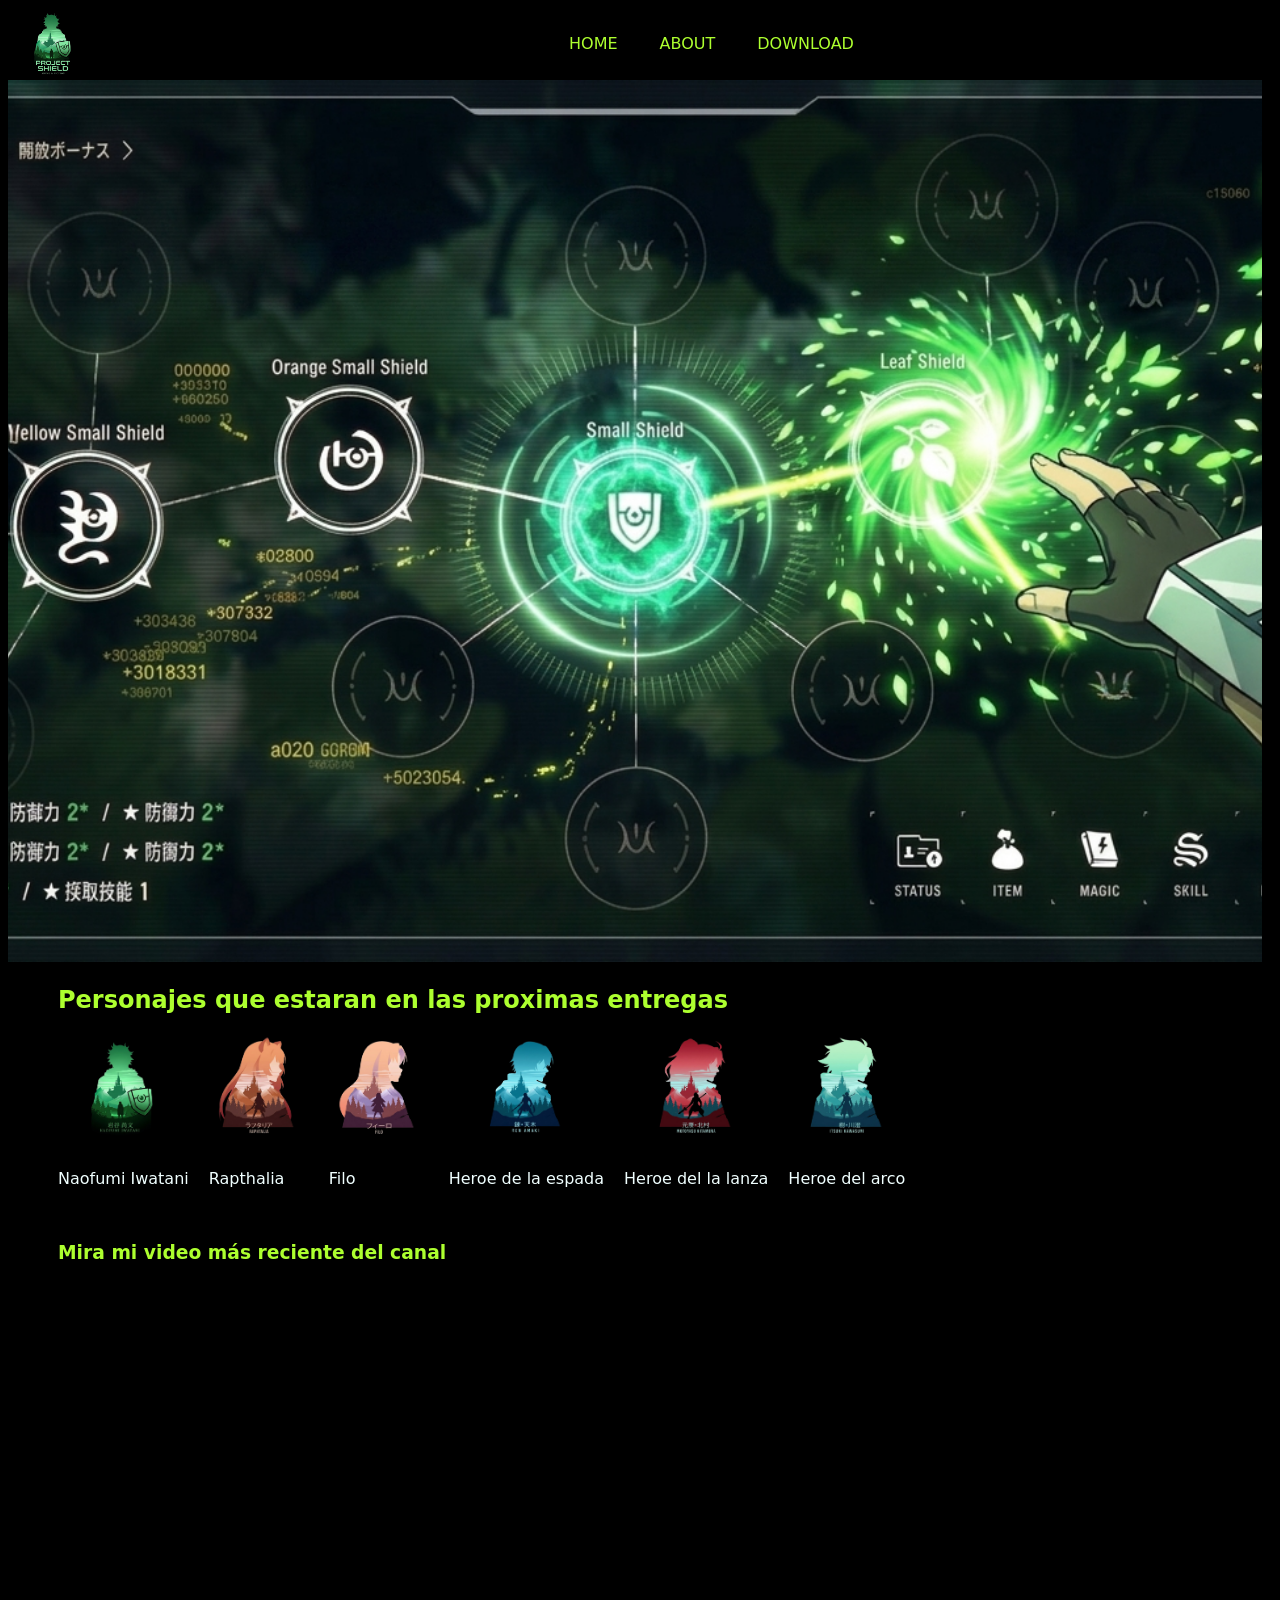
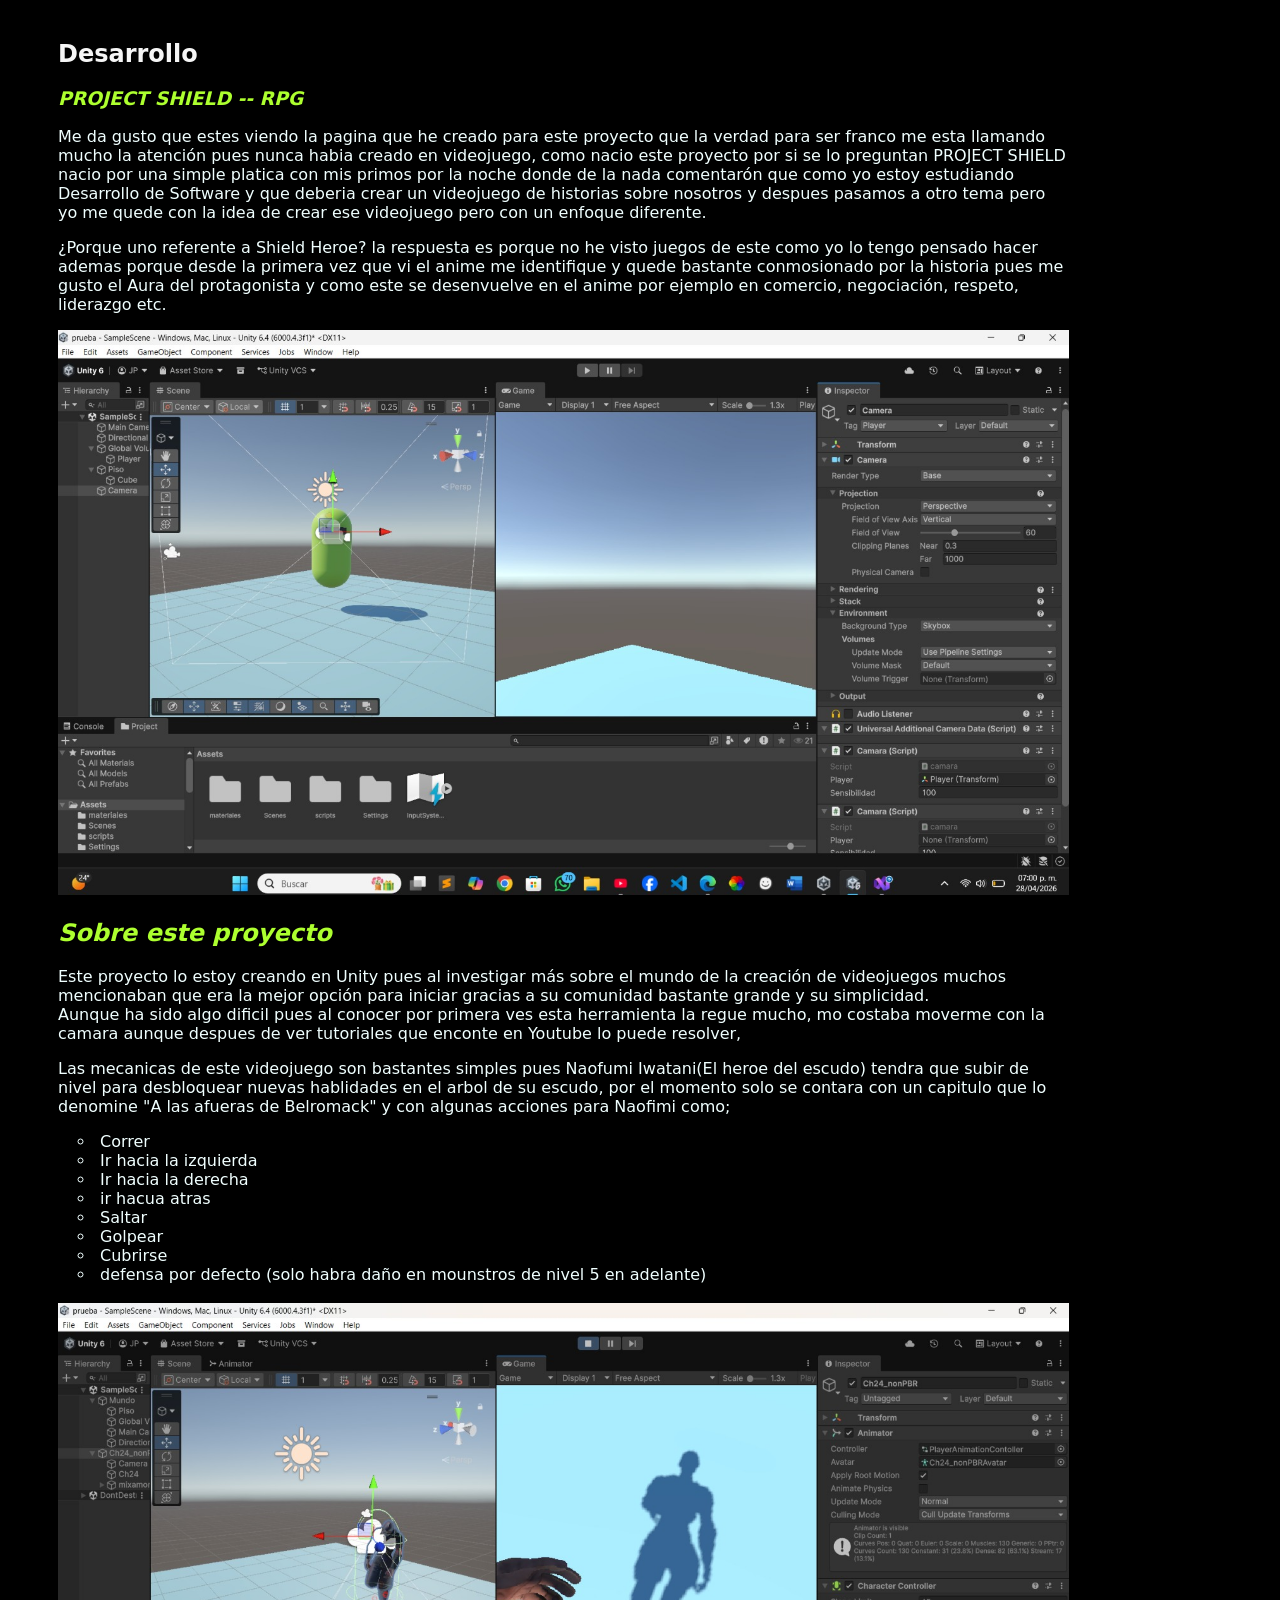
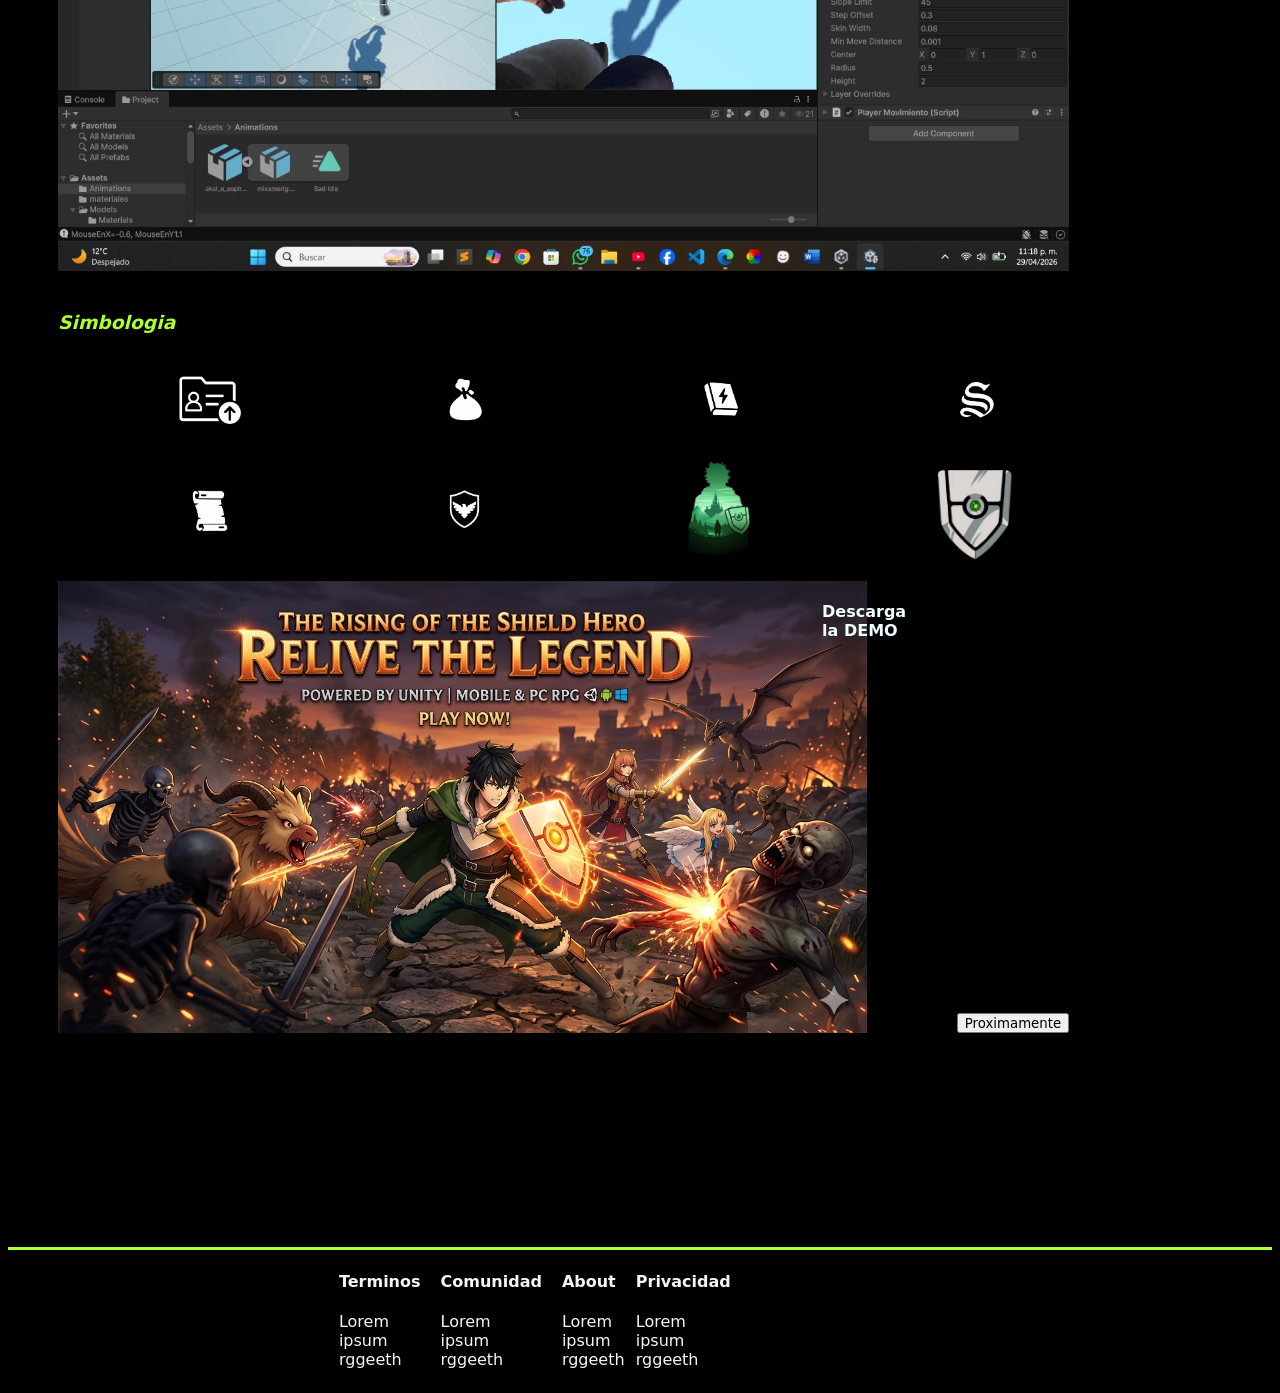
==== index.html @ 27c6c7bc "prueba de reparación" ====
<!DOCTYPE html>
<html lang="en">

<head>
    <meta charset="UTF-8">
     <link rel="icon" type="image/svg+xml" href="./img/akakka.png" />
    <meta name="viewport" content="width=device-width, initial-scale=1.0">
    <link rel="stylesheet" href="style.css">
    <title>SHIELD PROJECT</title>
</head>

<body>
    <header>
        <div class="logo">
            <img src="./img/akakka.png" alt="">
            <!--<h2 style="color: greenyellow">PROJECT SHIELD</h2>-->
        </div>
        <nav>
            <a class="a" href="#">HOME</a>
            <a class="a" href="#">ABOUT</a>
            <a class="a" href="#">DOWNLOAD</a>
        </nav>

    </header>
    <div class="promos">
        <img src="./img/gsgs.png" alt="arbol">

    </div>

    <section>
        <h2 style="color: greenyellow">Personajes que estaran en las proximas entregas</h2>
        <div class="lista">
            <ul>
                <li>
                    <div class="card">
                        <img onclick="alert('Estas es una perra Itzel vete a la verga')" src="./img/naof.png" alt="lo">
                        <p>Naofumi Iwatani</p>
                    </div>
                </li>
                <li>
                    <div class="card">
                        <img src="./img/rap.png" alt="la" width="30px">
                        <p>Rapthalia</p>
                    </div>
                </li>
                <li>
                    <div class="card">
                        <img src="./img/filo.png" alt="la ">
                        <p>Filo</p>
                    </div>
                </li>

                <li>
                    <div class="card">
                        <img src="./img/Rein.png" alt="la ">
                        <p>Heroe de la espada</p>
                    </div>
                </li>
                <li>
                    <div class="card">
                        <img src="./img/moto.png" alt="la ">
                        <p>Heroe del la lanza</p>
                    </div>
                </li>
                <li>
                    <div class="card">
                        <img src="./img/arco.png" alt="la ">
                        <p>Heroe del arco</p>
                    </div>
                </li>
            </ul>
        </div>
    </section>
    <br>
        <section>
        <h3 style="color: greenyellow; ">Mira mi video más reciente del canal</h3>
        <iframe width="560" 
        height="315" src="https://www.youtube.com/embed/kg8z0_GQ6kk?si=tLn8MPQ6trOi341L"
         title="YouTube video player" frameborder="0" allow="accelerometer; autoplay; 
         clipboard-write; encrypted-media; gyroscope; picture-in-picture; web-share" 
         referrerpolicy="strict-origin-when-cross-origin" allowfullscreen></iframe>
    </section>
<br>
    <section class="Desarrollo">
        <title>Desarrollo de PROJECT SHIELD</title>
        <div class="titulo-dev">
   <h1>Desarrollo </h1>
            <h3 style="color: greenyellow; font-style:oblique;"> PROJECT SHIELD -- RPG</h3>

            <p>Me da gusto que estes viendo la pagina que he creado para este proyecto que la verdad para ser franco me esta llamando 
                mucho la atención pues nunca habia creado en videojuego, como nacio este proyecto por si se lo preguntan PROJECT SHIELD
                nacio por una simple platica con mis primos por la noche donde de la nada comentarón que como yo estoy estudiando  Desarrollo de Software
                y que deberia crear un videojuego de historias sobre nosotros y despues pasamos a otro tema pero yo me quede con la idea de crear ese videojuego
                pero con un enfoque diferente.
            </p>
            <p>¿Porque uno referente a Shield Heroe? la respuesta es porque no he visto juegos de este como yo lo tengo pensado hacer
                ademas porque desde la primera vez que vi el anime me identifique y quede bastante conmosionado por la historia pues me gusto el Aura del protagonista
                y como este se desenvuelve en el anime por ejemplo en comercio, negociación, respeto, liderazgo etc.
            </p>
                 <img src="./img/dev.jpg" alt="desarollo fase 1" style="width: 100%;">
            <h2 style="color: greenyellow; font-style:oblique;"> Sobre este proyecto</h2>
            <p>
                Este proyecto lo estoy creando en Unity pues al investigar más sobre el mundo de la creación de videojuegos muchos mencionaban que
                era la mejor opción para iniciar gracias a su comunidad bastante grande y su simplicidad.
                <br>
                Aunque ha sido algo dificil pues al conocer por primera ves esta herramienta la regue mucho, mo costaba moverme con la camara
                aunque despues de ver tutoriales que enconte en Youtube lo puede resolver,
            </p>
            <p>Las mecanicas de este videojuego son bastantes simples pues Naofumi Iwatani(El heroe del escudo) tendra que subir de nivel
                para desbloquear nuevas hablidades en el arbol de su escudo, por el momento solo se contara con un capitulo 
                que lo denomine "A las afueras de Belromack" y con algunas acciones para Naofimi como;

            </p>
            <div class="listaa" style="list-style: circle; translate: 20px;">
                    <li>Correr</li>
                    <li>Ir hacia la izquierda</li>
                    <li>Ir hacia la derecha</li>
                    <li>ir hacua atras</li>
                    <li>Saltar</li>
                    <li>Golpear</li>
                    <li>Cubrirse</li>
                    <li>defensa por defecto (solo habra daño en mounstros de nivel 5 en adelante)</li>
            </div>
            <br>
     <img src="./img/dev1.jpg" alt="desarollo fase 1" style="width: 100%;">
        </div>

   
     

    </section>



    <br>
    <section>
    <h3 style="color: greenyellow; font-style:oblique;">Simbologia</h3>
    <div class="grid">
        <img src="./img/status.png">
    <img src="./img/items.png" alt="">
        <img src="./img/Magic.png" alt="">
        <img src="./img/skills.png" alt="">
        <img src="./img/recipe.png" alt="">
        <img src="./img/party.png">
    <img src="./img/logoo.png" alt="">
        <img src="./img/download-removebg-preview.png" alt="">
    </div>
    </section>
<br>


    <section id="Descarga  class="descargar2 style="display: flex;"> 
        <img src="/img/game.png" alt="game" width="80%">
        <h4 style="translate: -50%;">Descarga la DEMO</h4>
        <button style="height: 20px; margin-top: auto;">Proximamente</button>
    </section>

    <footer style="display: flex; gap: 15px; align-items: center;">
        <div class="logo">
          <img src="./akakka.png" alt="">
           
        </div>
        <div style="display: flex;  translate: 50%;">
            <ul style="gap: 20px;">
                <li>
                    <h4>Terminos</h4>
                    <p style="width: 20px;">Lorem ipsum rggeeth</p>
                </li>
                <li>
                    <h4>Comunidad</h4>
                    <p style="width: 20px;">Lorem ipsum rggeeth</p>
                </li>
                <li>
                    <h4>About</h4>
                    <p style="width: 20px;">Lorem ipsum rggeeth</p>
                </li>
                <li>
                    <h4>Privacidad</h4>
                    <p style="width: 20px;">Lorem ipsum rggeeth</p>
                </li>
            </ul>

        </div>
    </footer>



</body>
<script src="/codigo.js">

</script>

</html>
---- style.css ----
* { font-family:system-ui, -apple-system, BlinkMacSystemFont, 'Segoe UI', Roboto, Oxygen, Ubuntu, Cantarell, 'Open Sans', 'Helvetica Neue', sans-serif
        }

        header {
            background-color: black;
            color: greenyellow;
            display: flex;
            flex: 1;
        }
span{
    margin-top:2%;
    translate: 100%;
}
        nav {
            text-decoration: none;
            display: flex;
            background-color: black;
            gap: 40px;

        }

        nav .a {
            justify-content: center;
            padding: auto;
            text-decoration: none;
            color: greenyellow;
            translate: 500px;
            padding: 1px;
            margin: auto;
        }

        .logo {
            display: flex;
            color: yellow;
            translate: 15px;
        }
        .logo img{
            width: 60px;
            height: auto;
        }
        ul{
            display: flex;
            margin: auto;
            list-style: none;
            text-align: left;
}
        
.card img {
    width: 100px; /* O el tamaño que prefieras */
    height: auto;
    border-radius: 8px;
    display: block;
    margin: 0 auto;
}

.lista ul {
    list-style: none;
    display: flex;
    flex-wrap: wrap;
    gap: 20px;
    padding: 0;
}
        section{ 
            color: azure;
            background-color: black;
            width: 80%;
            height: 100%;
            translate: 50px;
        }
        h1{
            color: whitesmoke;
        }
        body{
            background-color: black;
        }
.promos img{
    width: 98vw;
    height: 98vh;
    object-fit: cover;
}
.grid{
    display: grid;
    grid-template-columns: repeat(4, 1fr);
    gap: 10px;
    translate: 10%;
}
.grid img{
    width: 100px;
    height: 100px;
    object-fit: cover;
}
.promos h1{
    position: absolute;
    top: 50%;
    left: 10px;
    color: white;
    translate: 50%;
    size: 30px;
}
footer {
    /* Mantenemos tus estilos de posición y color */
    flex: 1;
    margin-top: 17%;
    background-color: black;
    color: whitesmoke;
    
    /* Cambiamos border por border-top */
    border-top: 3px solid greenyellow; 
}
.Desarrollo{
    display: flex;
    justify-content: center;
}
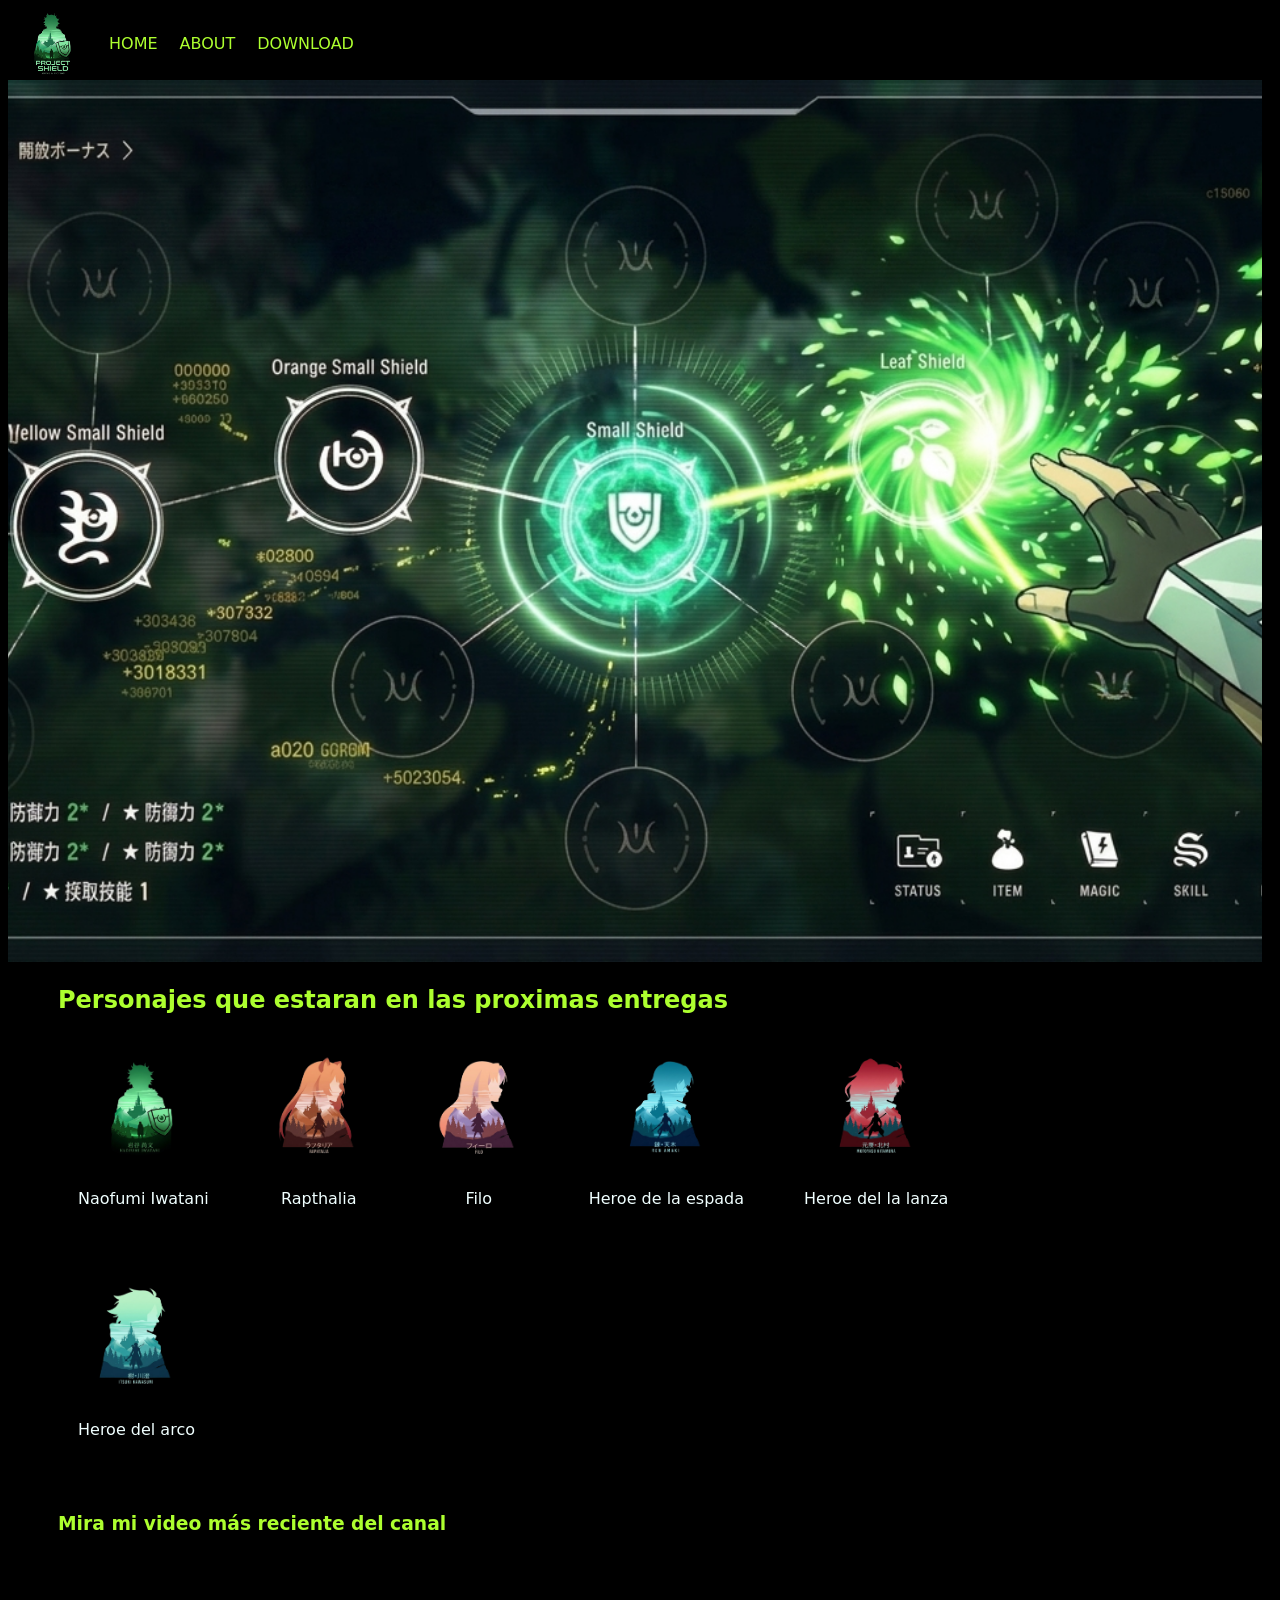
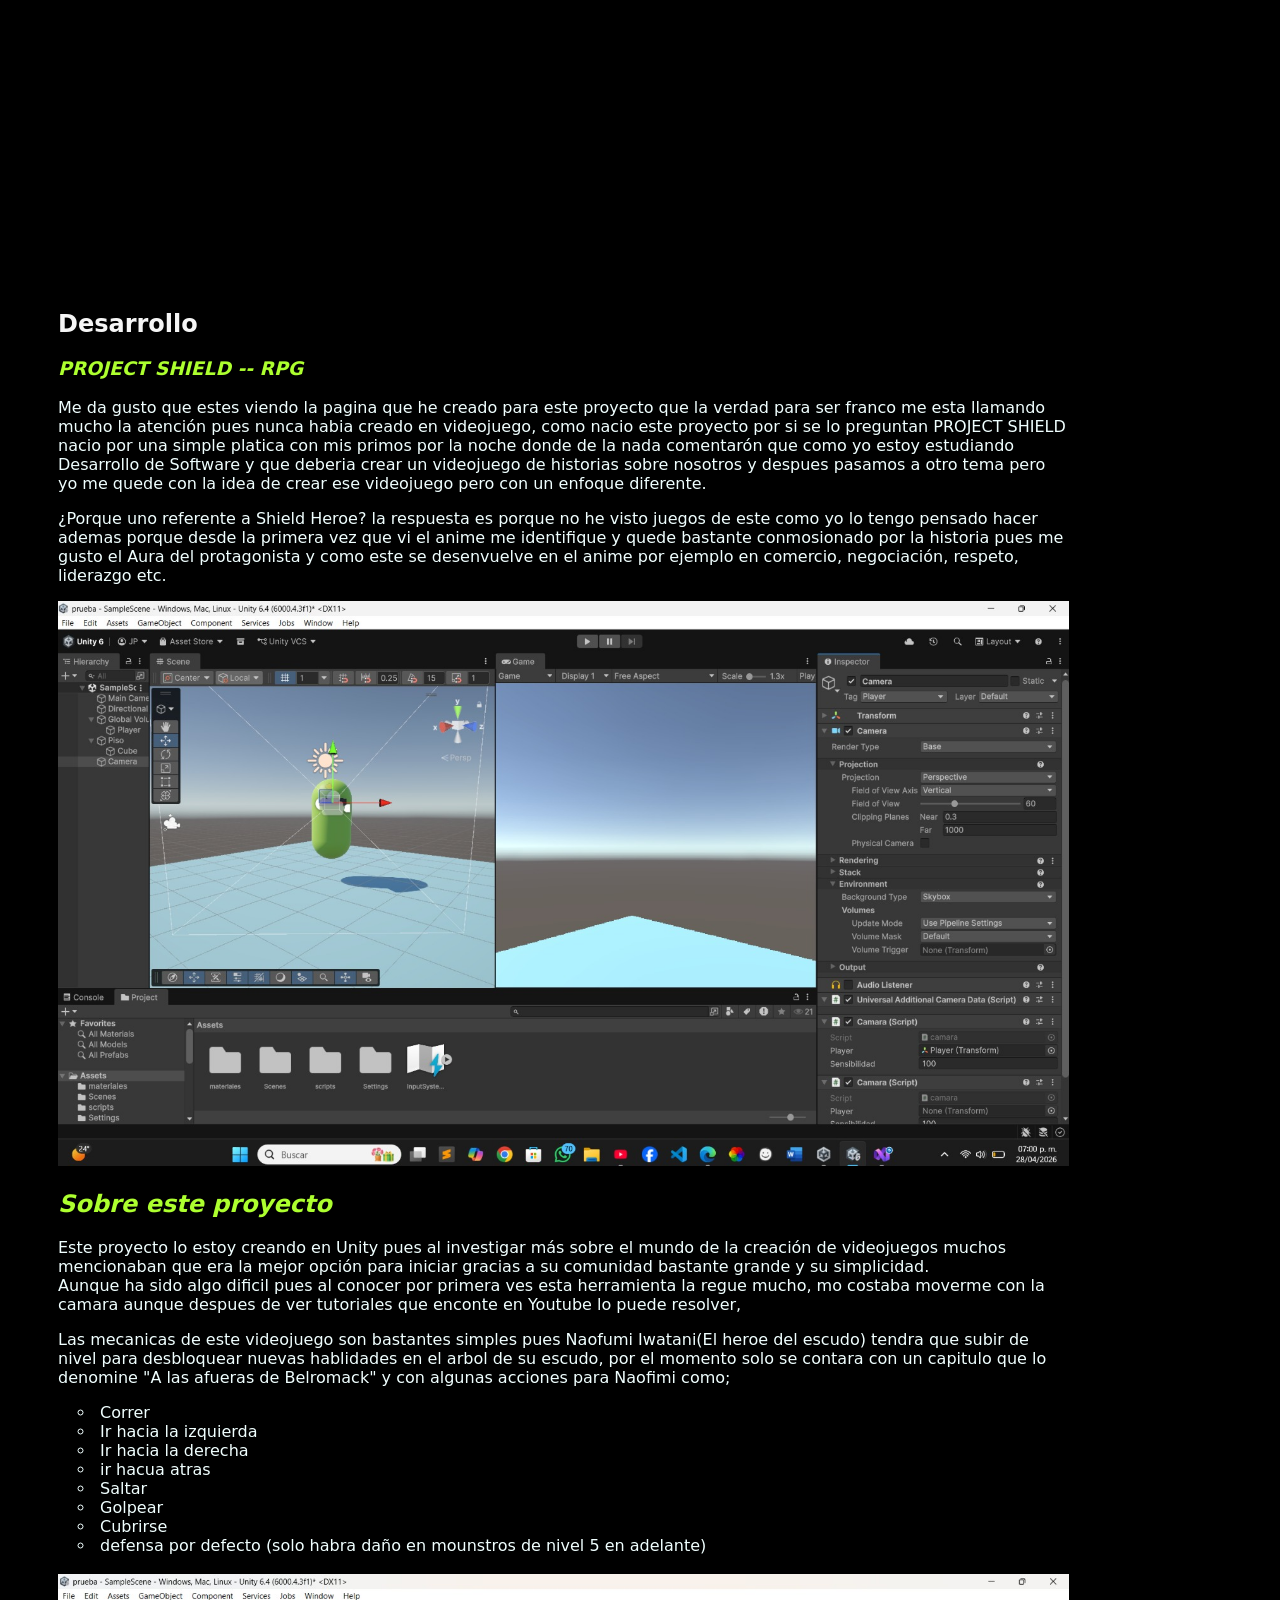
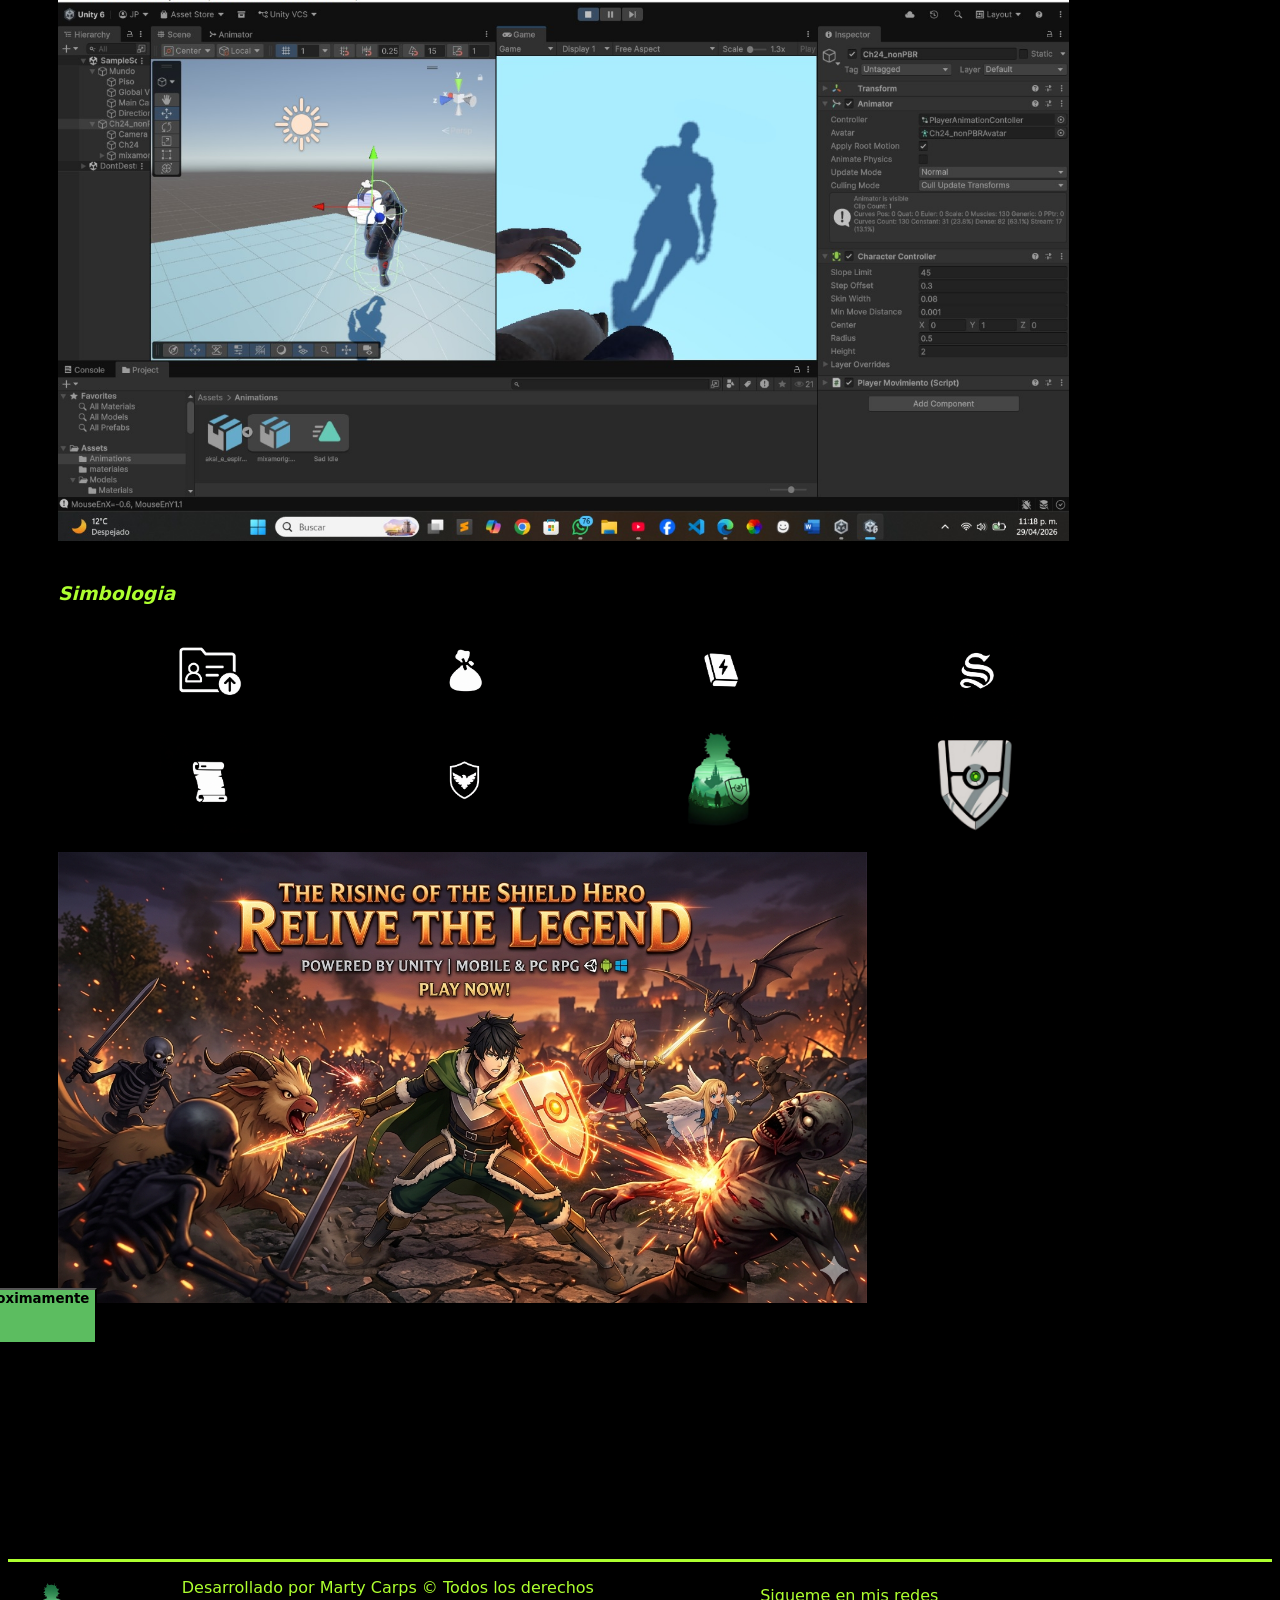
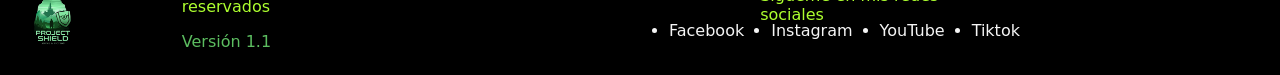
==== commit af6d3512: "cambios en el footer, nav navegable, animaciones en cards" ====
--- a/index.html
+++ b/index.html
@@ -16,13 +16,15 @@
             <!--<h2 style="color: greenyellow">PROJECT SHIELD</h2>-->
         </div>
         <nav>
-            <a class="a" href="#">HOME</a>
-            <a class="a" href="#">ABOUT</a>
-            <a class="a" href="#">DOWNLOAD</a>
+            <ul style="gap: 20px;">
+                <li> <a class="a" href="#inicio">HOME</a></li>
+                <li>  <a class="a" href="#about">ABOUT</a></li>
+                <li>    <a class="a" href="#download">DOWNLOAD</a></li>
+            </ul>
         </nav>
 
     </header>
-    <div class="promos">
+    <div id="inicio" class="promos">
         <img src="./img/gsgs.png" alt="arbol">
 
     </div>
@@ -33,7 +35,7 @@
             <ul>
                 <li>
                     <div class="card">
-                        <img onclick="alert('Estas es una perra Itzel vete a la verga')" src="./img/naof.png" alt="lo">
+                        <img onclick="alert('Herrero: Bien hecho heroe ser curioso te ayudara en esta aventura.')" src="./img/naof.png" alt="lo">
                         <p>Naofumi Iwatani</p>
                     </div>
                 </li>
@@ -81,7 +83,7 @@
          referrerpolicy="strict-origin-when-cross-origin" allowfullscreen></iframe>
     </section>
 <br>
-    <section class="Desarrollo">
+    <section  id="about" class="Desarrollo">
         <title>Desarrollo de PROJECT SHIELD</title>
         <div class="titulo-dev">
    <h1>Desarrollo </h1>
@@ -149,18 +151,18 @@
 <br>
 
 
-    <section id="Descarga  class="descargar2 style="display: flex;"> 
+    <section id="download" class="descargar2 style="display: flex;"> 
         <img src="/img/game.png" alt="game" width="80%">
-        <h4 style="translate: -50%;">Descarga la DEMO</h4>
-        <button style="height: 20px; margin-top: auto;">Proximamente</button>
-    </section>
-
-    <footer style="display: flex; gap: 15px; align-items: center;">
-        <div class="logo">
-          <img src="./akakka.png" alt="">
-           
-        </div>
-        <div style="display: flex;  translate: 50%;">
+        <!--<h1 style="translate: -100vh; ">Descarga la DEMO</h1>-->
+        <button  onclick="alert('Herrero: Todo a su momento')";  style=" padding-bottom: 5%;  height: 20px; margin-top: auto; background-color: rgb(92, 189, 96); translate: -100vh;"><b>Proximamente</b></button>
+    </section>
+
+    <footer style="display: flex; gap: 9%; align-items: center; ">
+          <div class="logo">
+            <img src="./img/akakka.png" alt="">
+            <!--<h2 style="color: greenyellow">PROJECT SHIELD</h2>-->
+        </div>
+        <!--<div style="display: flex;  translate: 50%;">
             <ul style="gap: 20px;">
                 <li>
                     <h4>Terminos</h4>
@@ -180,6 +182,21 @@
                 </li>
             </ul>
 
+        </div>-->
+        <div class="text-footer">
+            <p style="color: greenyellow;">Desarrollado por Marty Carps ©️ Todos los derechos reservados</p>
+            <p style="color: rgb(92, 189, 96);">Versión 1.1</p>
+        </div>
+        <div class="redes-so" style="display: flex; margin-top:-1.5%;">
+            <p style="color: greenyellow;">Sigueme en mis redes sociales</p>
+            <div class="sociales" style="margin-top: 10%; grid-column: auto; ">
+                <ul style="grid-column: inherit; list-style: disc; gap: 10%; translate: -37vh;">
+                <li style="hover:blue;">Facebook</li>
+                <li style="hover: rgb(253, 3, 78);">Instagram</li>
+                <li style="hover: red;">YouTube</li>
+                <li>Tiktok</li>
+                </ul>
+            </div>
         </div>
     </footer>
 
--- a/style.css
+++ b/style.css
@@ -27,6 +27,7 @@
             translate: 500px;
             padding: 1px;
             margin: auto;
+            scroll-behavior: smooth;
         }
 
         .logo {
@@ -51,6 +52,20 @@
     border-radius: 8px;
     display: block;
     margin: 0 auto;
+  
+}
+.card p{
+    text-align: center;
+}
+.card img:hover{
+ box-shadow: 0 20px 60px  rgba(3, 230, 11, 0.2);     
+}
+.lista ul li{
+    margin: 20px;
+}
+.lista ul li:hover{
+    
+    transform: translateY(-8px);
 }
 
 .lista ul {
@@ -59,6 +74,7 @@
     flex-wrap: wrap;
     gap: 20px;
     padding: 0;
+    transform: all 0.3s ease;
 }
         section{ 
             color: azure;
@@ -83,6 +99,11 @@
     grid-template-columns: repeat(4, 1fr);
     gap: 10px;
     translate: 10%;
+    transition: all 0.3s ease;
+}
+.grid :hover{
+    box-shadow: 0 10px 60px  rgba(3, 230, 11, 0.2);
+    transform: translateY(-8px);
 }
 .grid img{
     width: 100px;
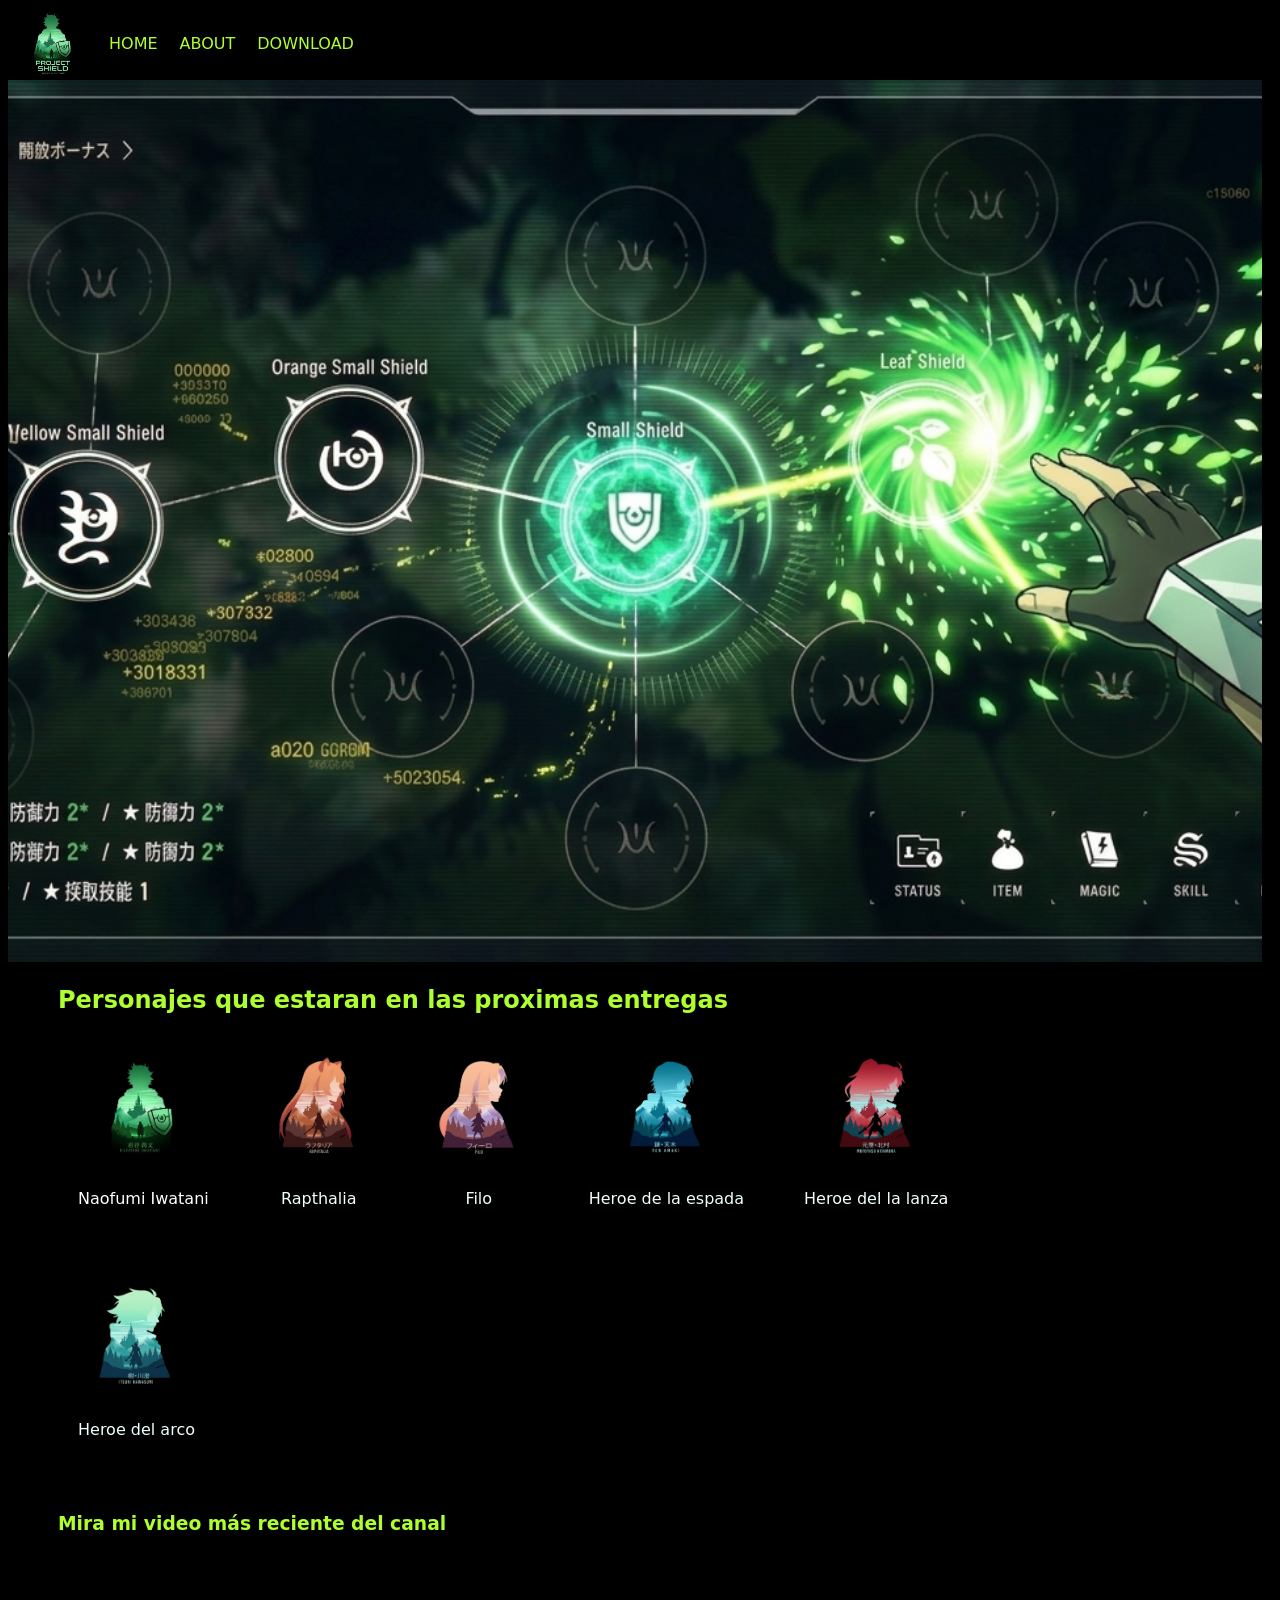
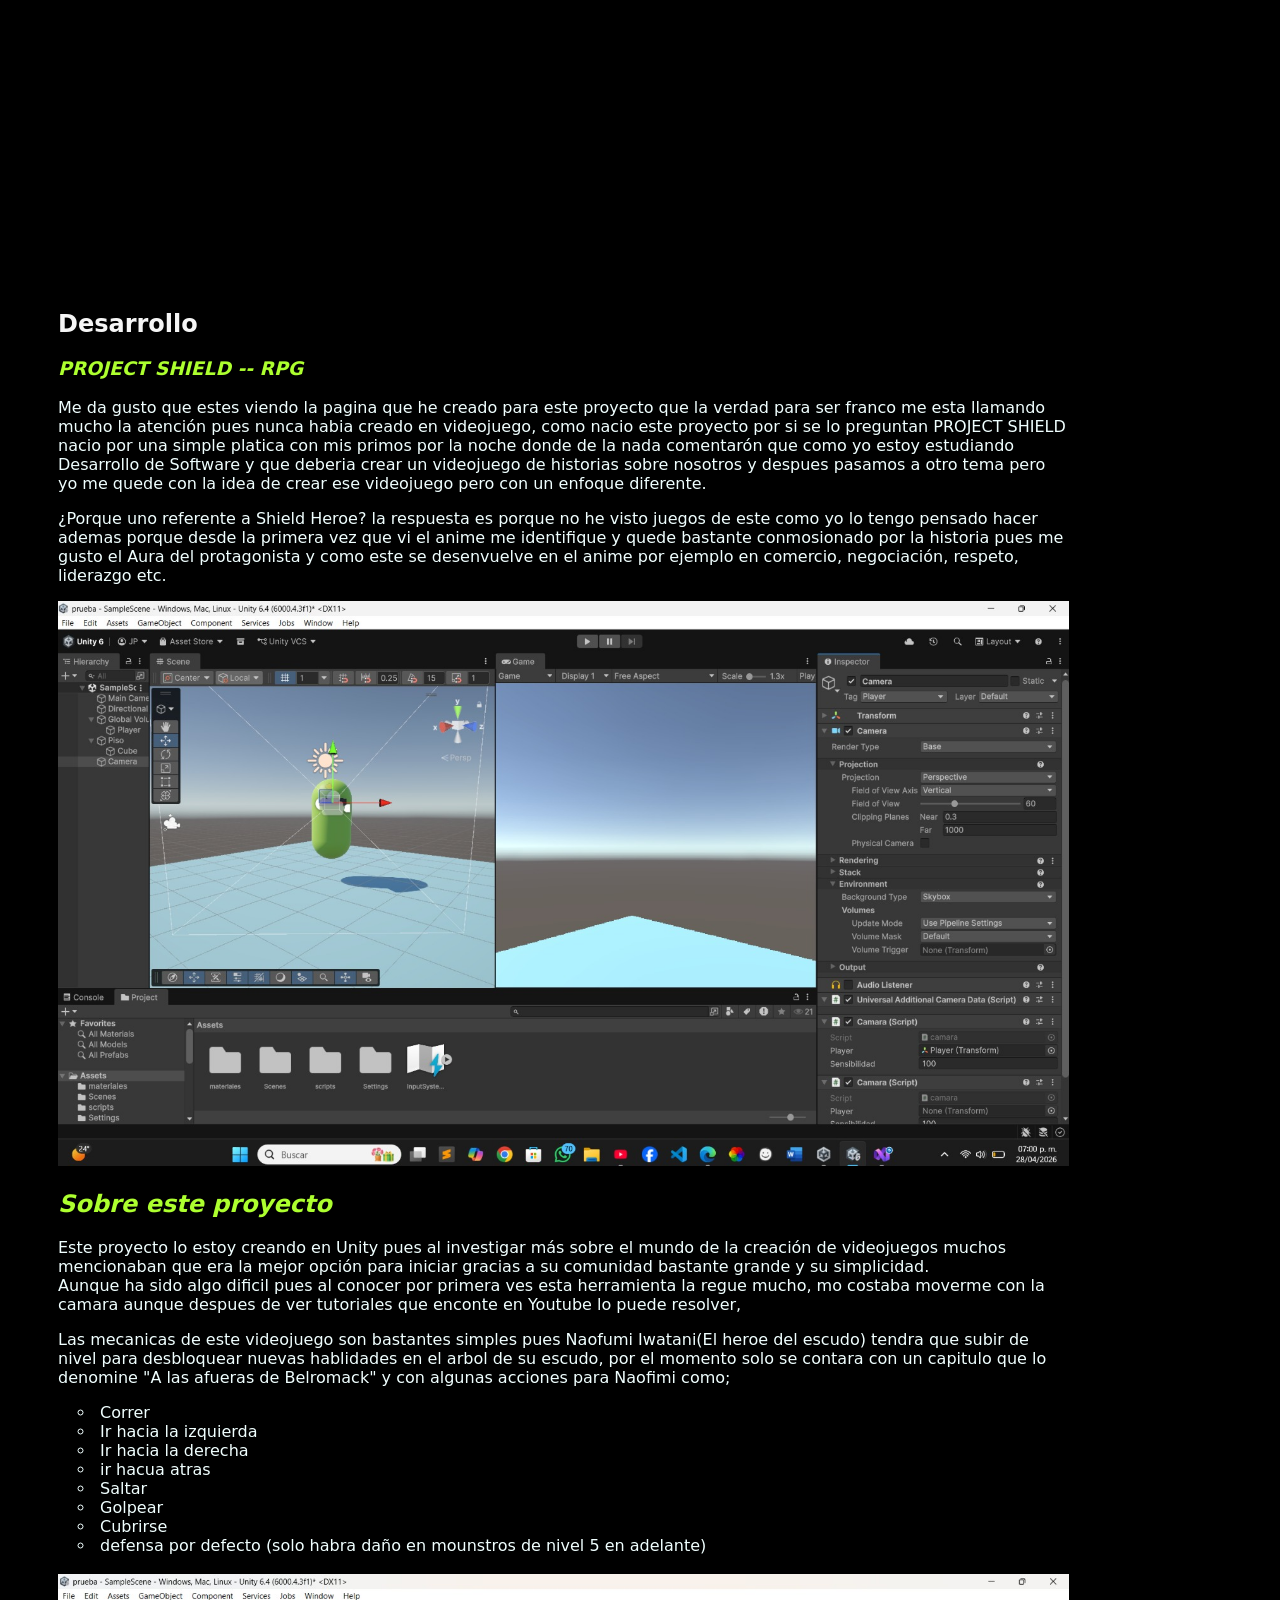
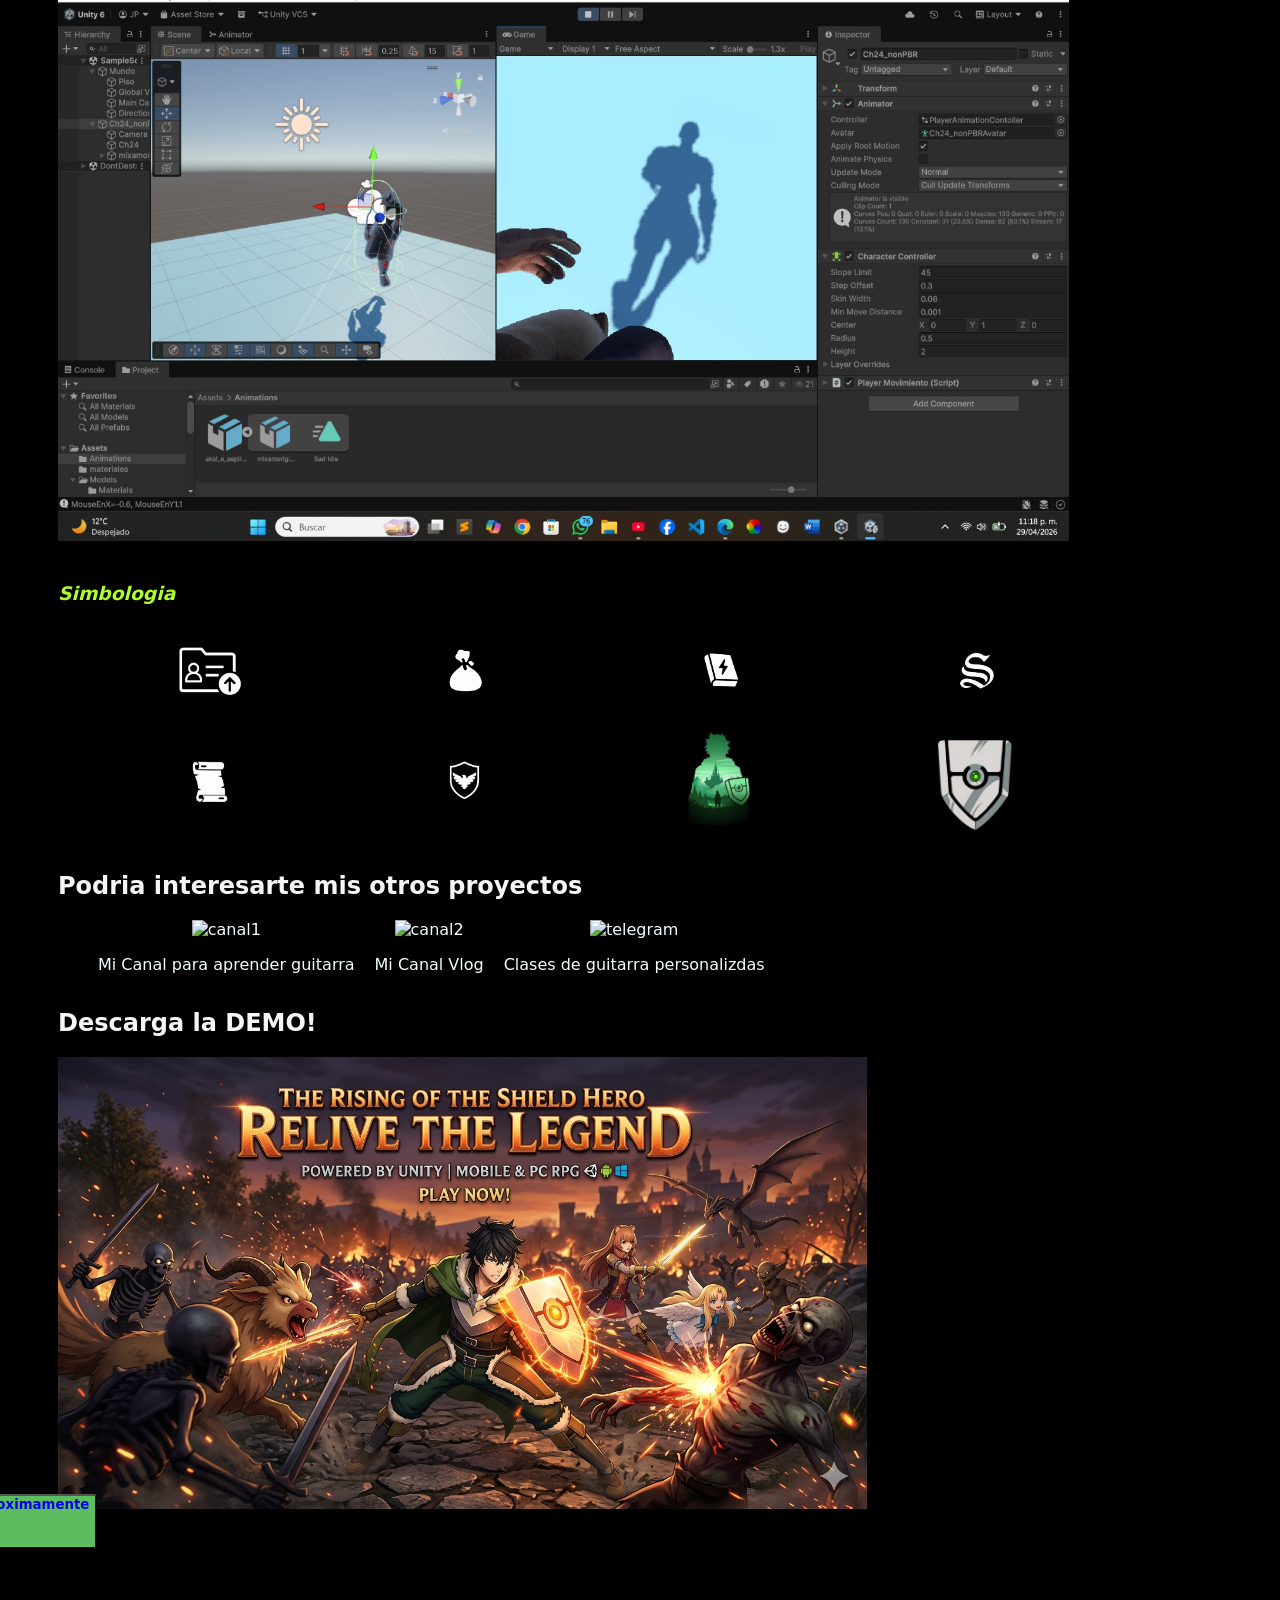
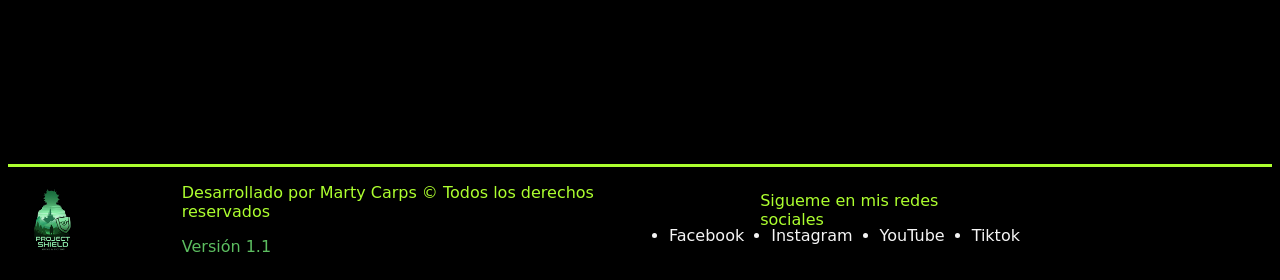
==== commit 84ca3033: "cambios" ====
--- a/index.html
+++ b/index.html
@@ -35,8 +35,10 @@
             <ul>
                 <li>
                     <div class="card">
-                        <img onclick="alert('Herrero: Bien hecho heroe ser curioso te ayudara en esta aventura.')" src="./img/naof.png" alt="lo">
-                        <p>Naofumi Iwatani</p>
+                        <img  src="./img/naof.png" alt="lo">
+                  
+                        <a href="./emergente.html" style="text-decoration: none; color: white;" > <p >Naofumi Iwatani</p></a>
+                       
                     </div>
                 </li>
                 <li>
@@ -150,11 +152,31 @@
     </section>
 <br>
 
-
+<section class="podria-interesarte">
+    <h1>Podria interesarte mis otros proyectos</h1>
+    <div class="tarjeta">
+<ul>
+    <li>
+        <img src="" alt="canal1">
+        <p>Mi Canal para aprender guitarra</p>
+    </li>
+    <li>
+        <img src="" alt="canal2">
+        <p>Mi Canal Vlog </p>
+    </li>
+    <li>
+        <img src="" alt="telegram">
+        <p>Clases de guitarra personalizdas</p>
+    </li>
+</ul>
+    </div>
+
+</section>
     <section id="download" class="descargar2 style="display: flex;"> 
+        <h1>Descarga la DEMO!</h1>
         <img src="/img/game.png" alt="game" width="80%">
         <!--<h1 style="translate: -100vh; ">Descarga la DEMO</h1>-->
-        <button  onclick="alert('Herrero: Todo a su momento')";  style=" padding-bottom: 5%;  height: 20px; margin-top: auto; background-color: rgb(92, 189, 96); translate: -100vh;"><b>Proximamente</b></button>
+        <button style=" padding-bottom: 5%;  height: 20px; margin-top: auto; background-color: rgb(92, 189, 96); translate: -100vh;"><a href="./emergente1.html" style="text-decoration: none;"><b>Proximamente</b></a></button>
     </section>
 
     <footer style="display: flex; gap: 9%; align-items: center; ">
--- a/style.css
+++ b/style.css
@@ -56,9 +56,10 @@
 }
 .card p{
     text-align: center;
+    
 }
 .card img:hover{
- box-shadow: 0 20px 60px  rgba(3, 230, 11, 0.2);     
+ box-shadow: 0 20px 60px  rgba(3, 230, 11);     
 }
 .lista ul li{
     margin: 20px;
@@ -102,7 +103,7 @@
     transition: all 0.3s ease;
 }
 .grid :hover{
-    box-shadow: 0 10px 60px  rgba(3, 230, 11, 0.2);
+    box-shadow: 0 10px 60px  rgb(92, 189, 96);
     transform: translateY(-8px);
 }
 .grid img{
@@ -131,4 +132,17 @@
 .Desarrollo{
     display: flex;
     justify-content: center;
+}
+.podria-interesarte li{
+
+    transition: all 0.5s ease;
+}
+.podria-interesarte li:hover{
+    box-shadow: 0 10px 25px greenyellow;
+    transform: translateY(-8px);
+    color: rgba(3, 230, 9);
+}
+.podria-interesarte ul{
+        gap: 20px;
+    text-align: center;
 }
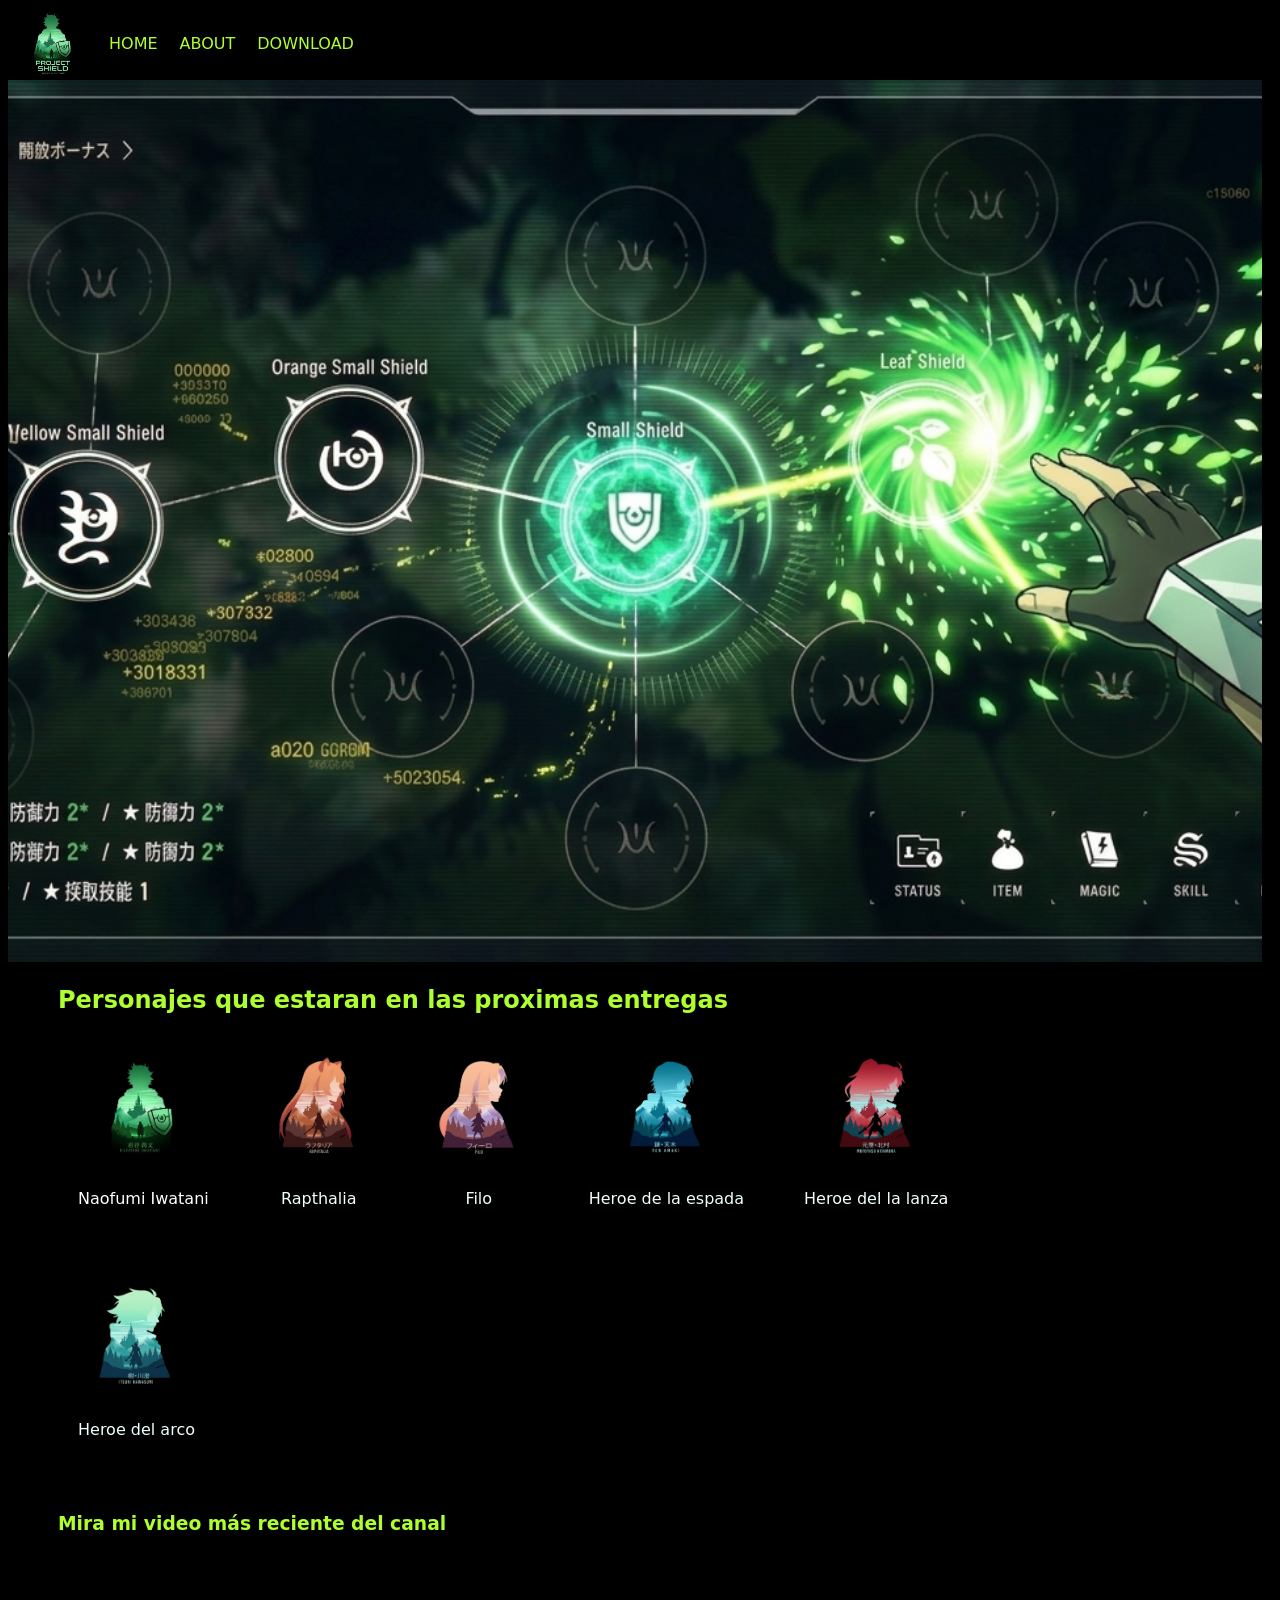
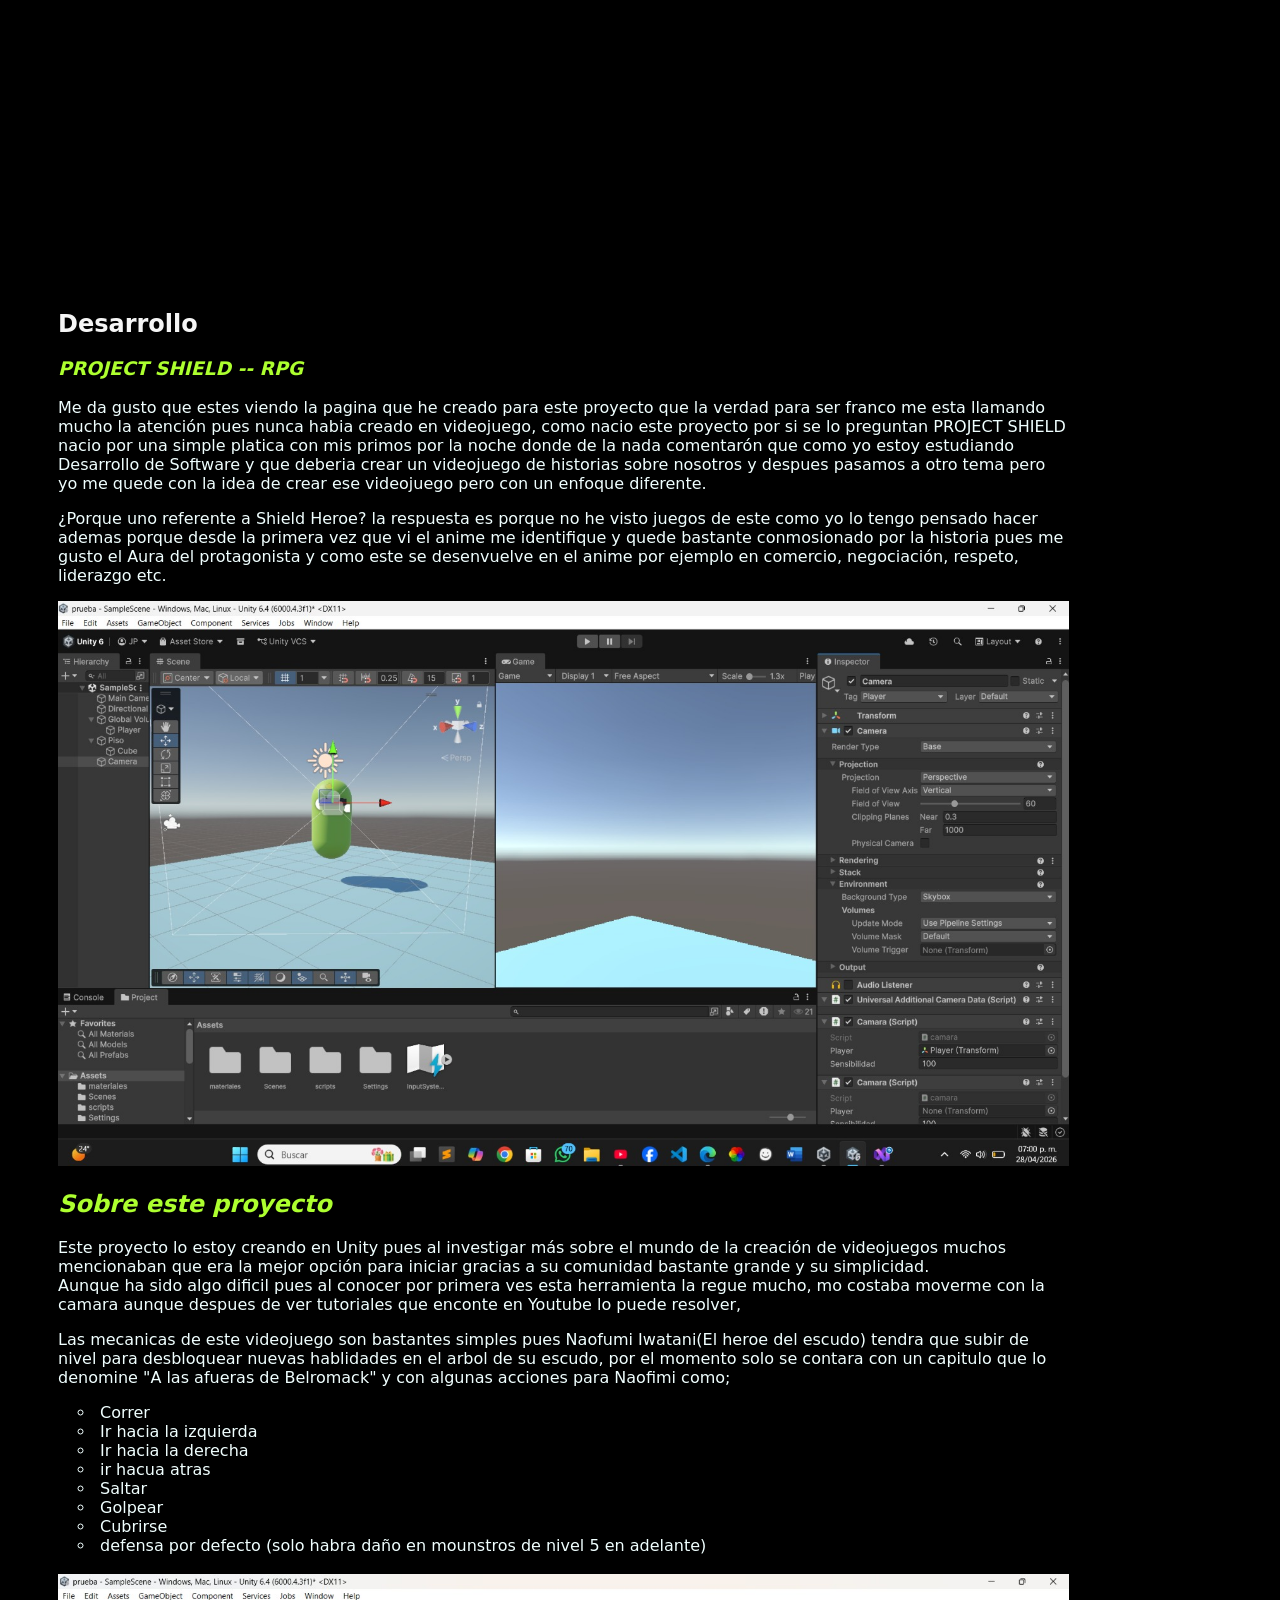
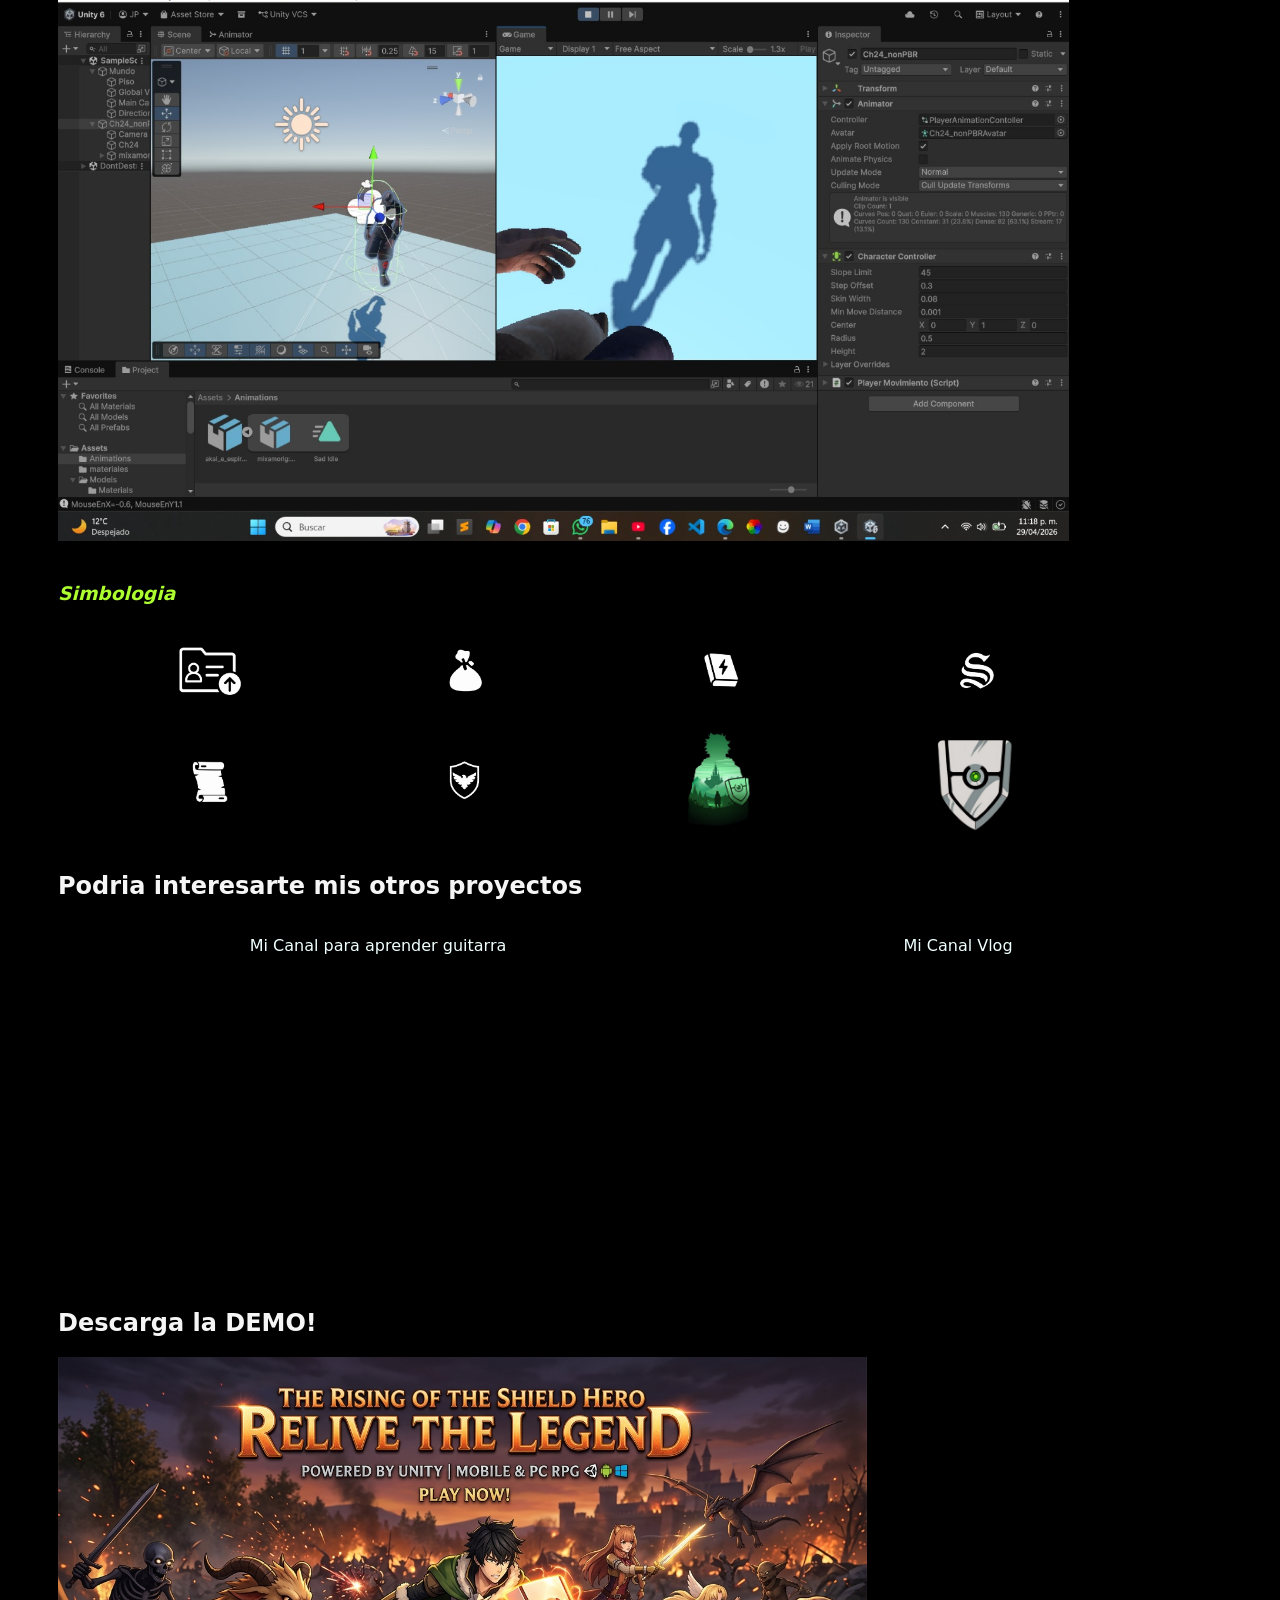
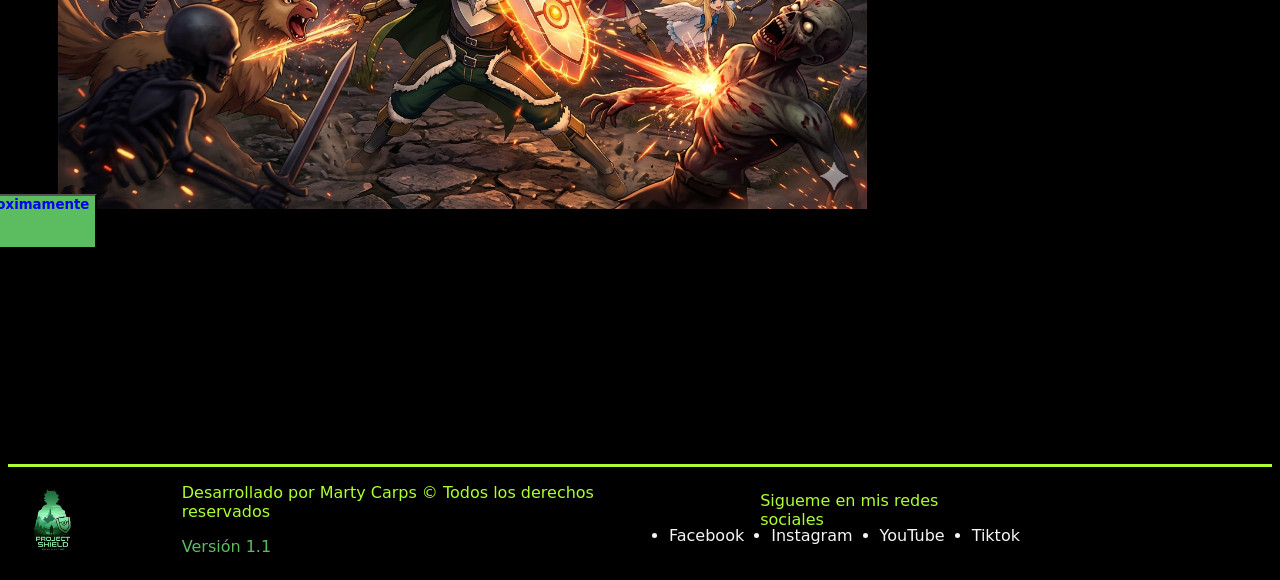
==== commit 0dfc6772: "add links secretos" ====
--- a/index.html
+++ b/index.html
@@ -157,24 +157,26 @@
     <div class="tarjeta">
 <ul>
     <li>
-        <img src="" alt="canal1">
+
         <p>Mi Canal para aprender guitarra</p>
+        <iframe width="560" height="315" src="https://www.youtube.com/embed/FxuhvnPXbGM?si=tVJtBVYKh_uV867c"
+         title="YouTube video player" frameborder="0" allow="accelerometer; autoplay; 
+         clipboard-write; encrypted-media; gyroscope; picture-in-picture; web-share" 
+         referrerpolicy="strict-origin-when-cross-origin" allowfullscreen></iframe>
     </li>
     <li>
-        <img src="" alt="canal2">
+
         <p>Mi Canal Vlog </p>
+<iframe width="560" height="315" src="https://www.youtube.com/embed/lCRte_wRHQI?si=w3CTM3JuJJruBd4X" title="YouTube video player" frameborder="0" allow="accelerometer; autoplay; clipboard-write; encrypted-media; gyroscope; picture-in-picture; web-share" referrerpolicy="strict-origin-when-cross-origin" allowfullscreen></iframe>
     </li>
-    <li>
-        <img src="" alt="telegram">
-        <p>Clases de guitarra personalizdas</p>
-    </li>
+
 </ul>
     </div>
 
 </section>
     <section id="download" class="descargar2 style="display: flex;"> 
         <h1>Descarga la DEMO!</h1>
-        <img src="/img/game.png" alt="game" width="80%">
+        <img src="./img/game.png" alt="game" width="80%">
         <!--<h1 style="translate: -100vh; ">Descarga la DEMO</h1>-->
         <button style=" padding-bottom: 5%;  height: 20px; margin-top: auto; background-color: rgb(92, 189, 96); translate: -100vh;"><a href="./emergente1.html" style="text-decoration: none;"><b>Proximamente</b></a></button>
     </section>
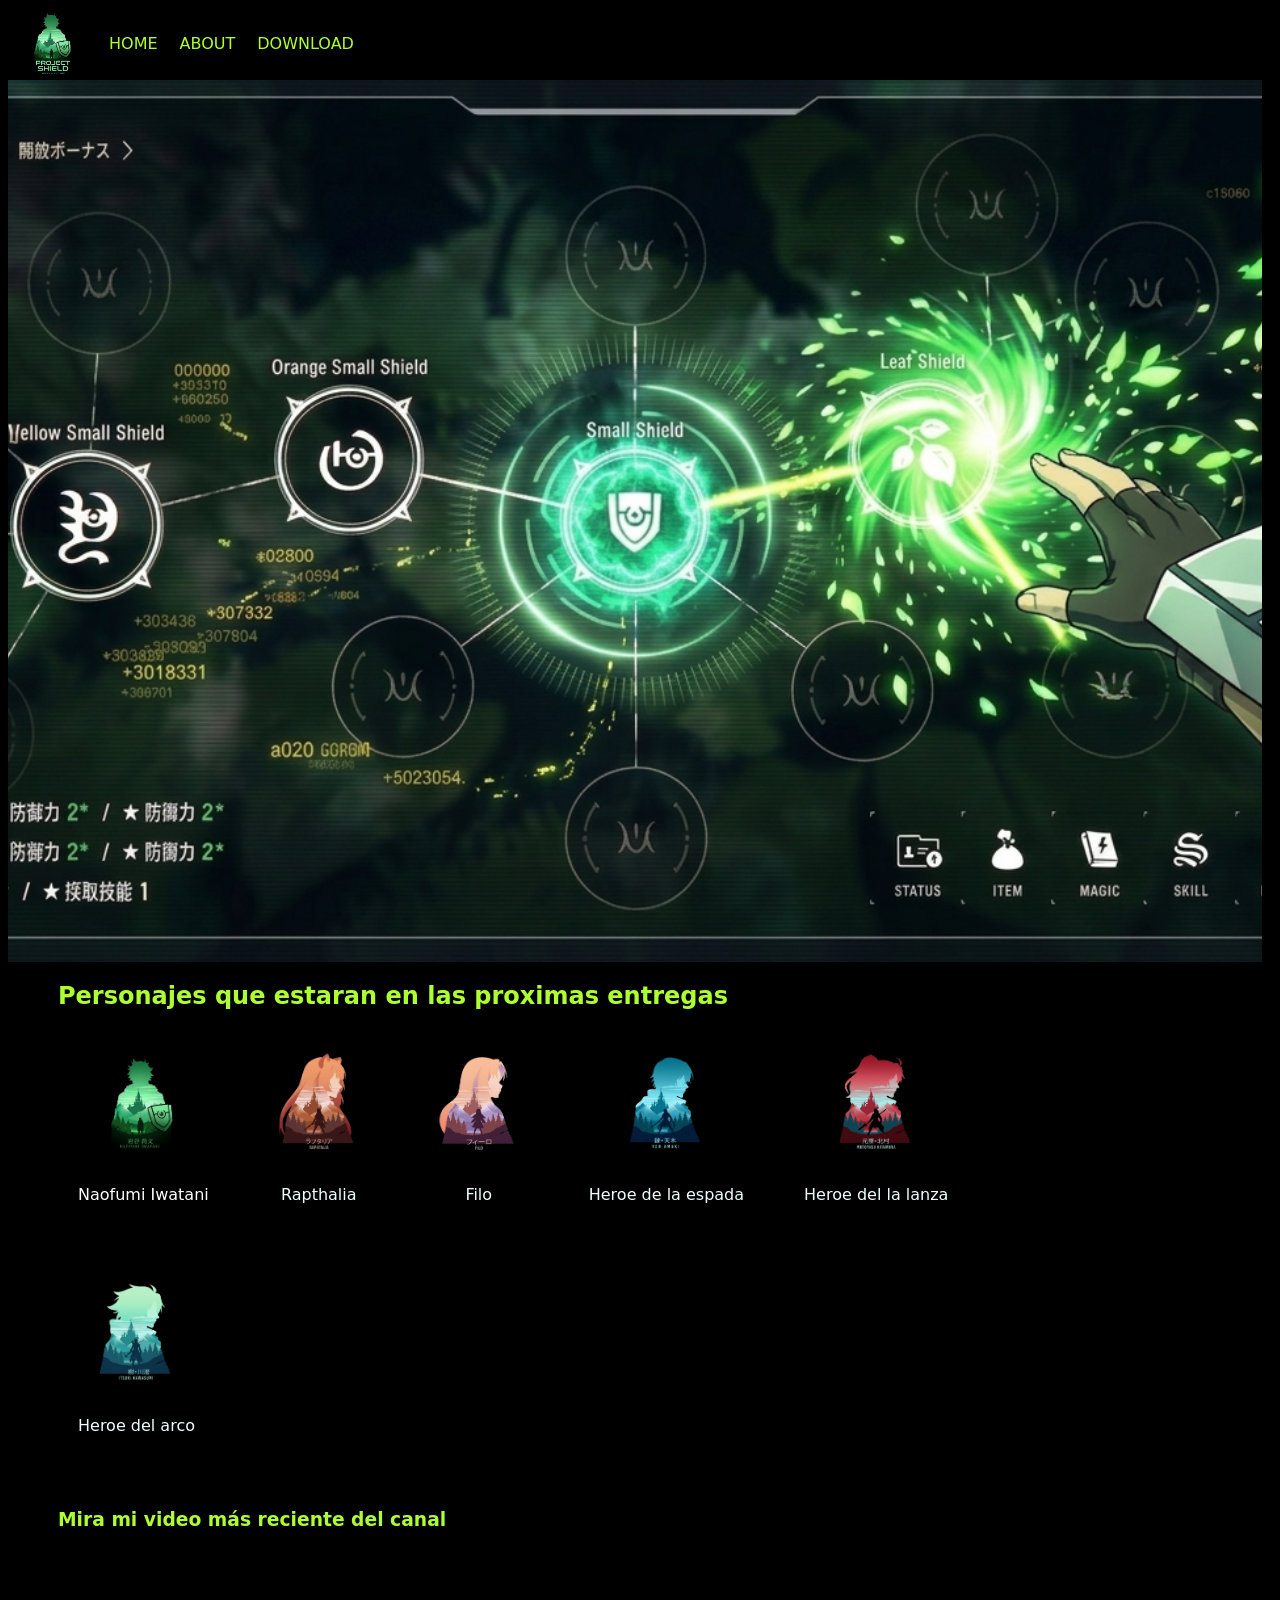
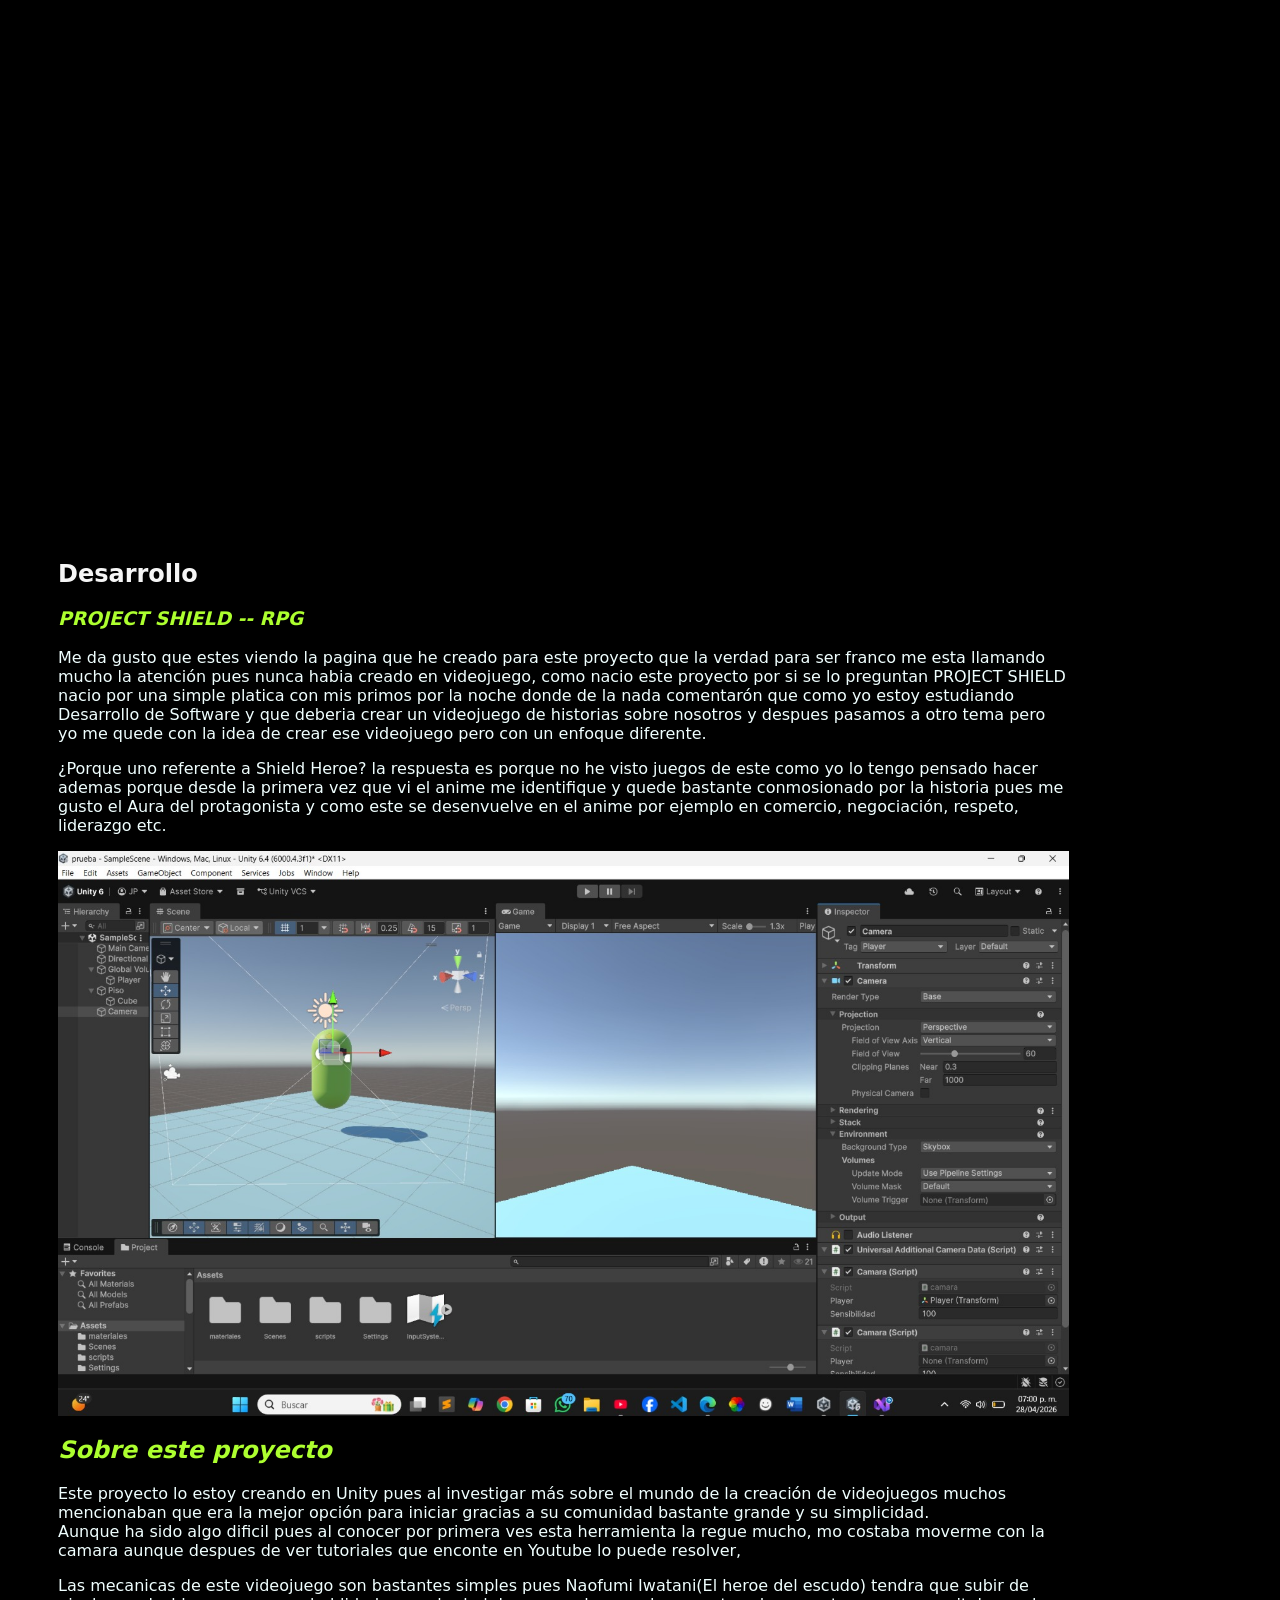
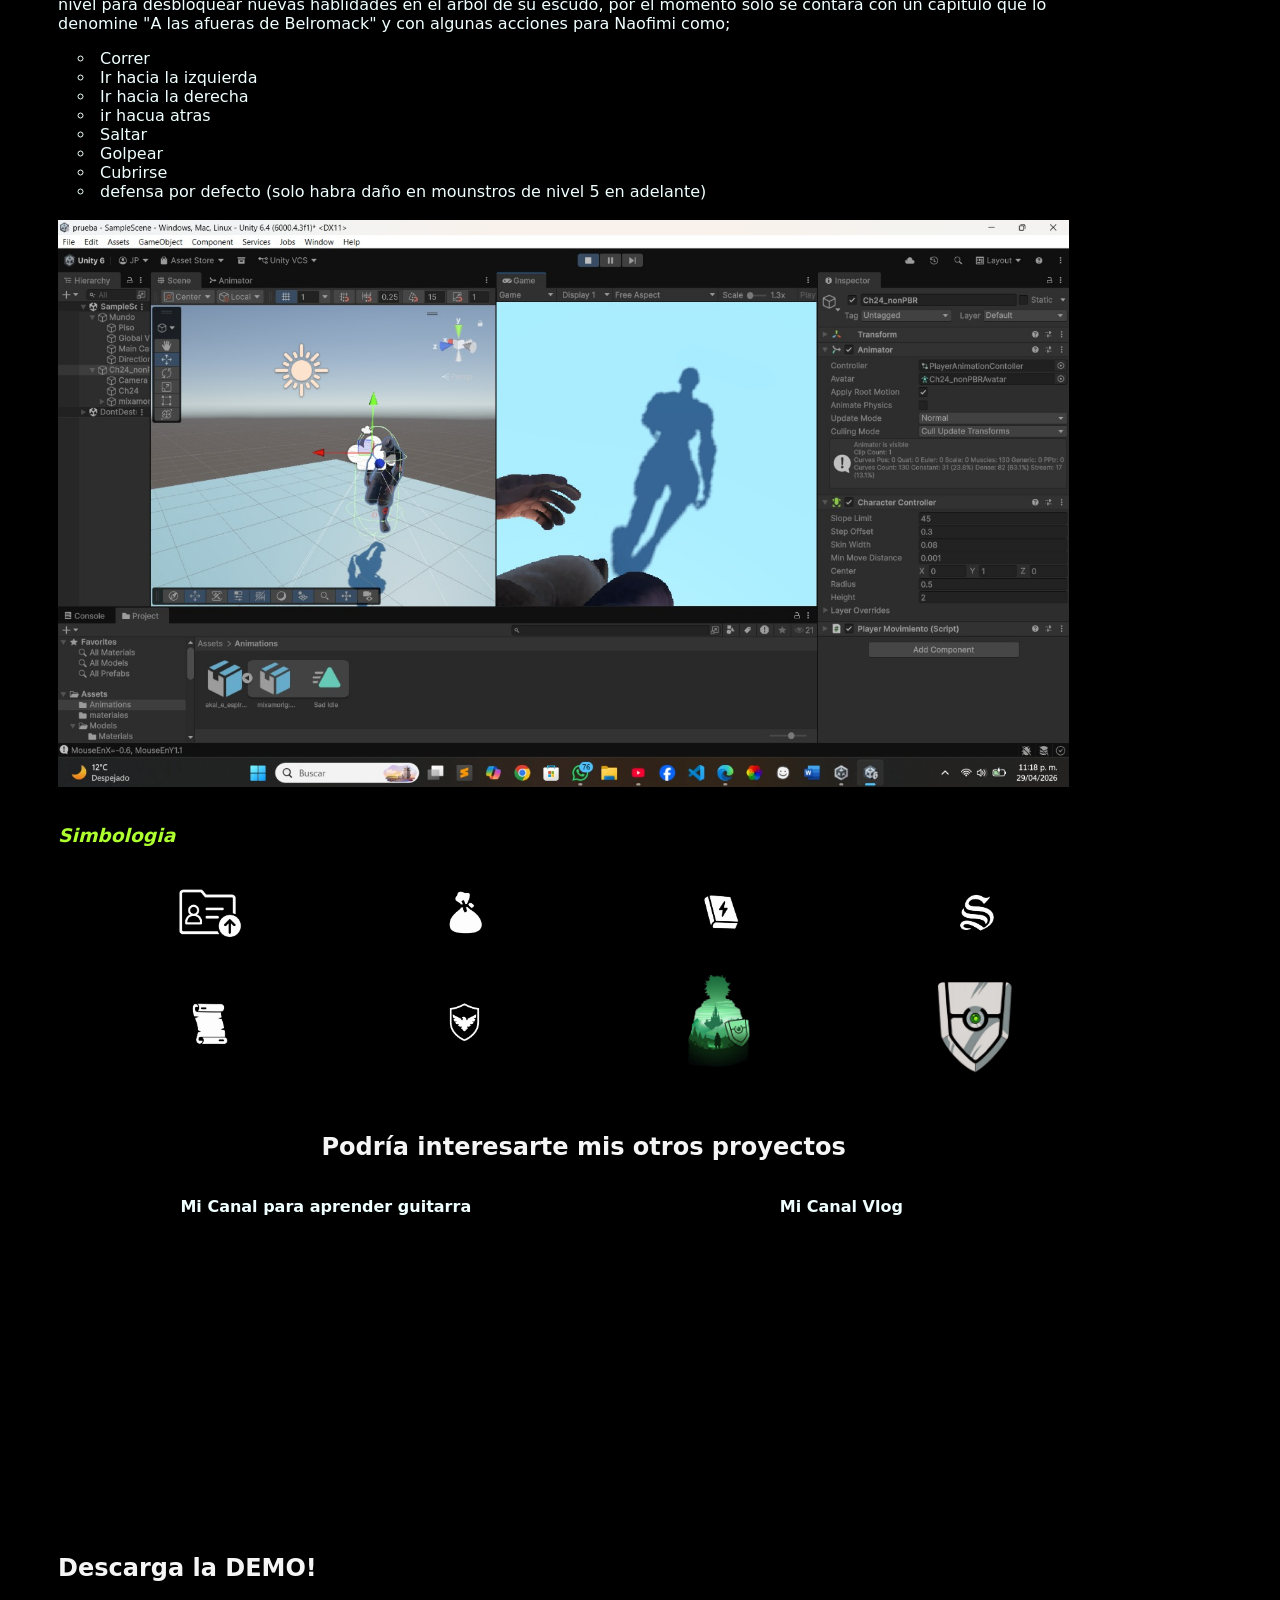
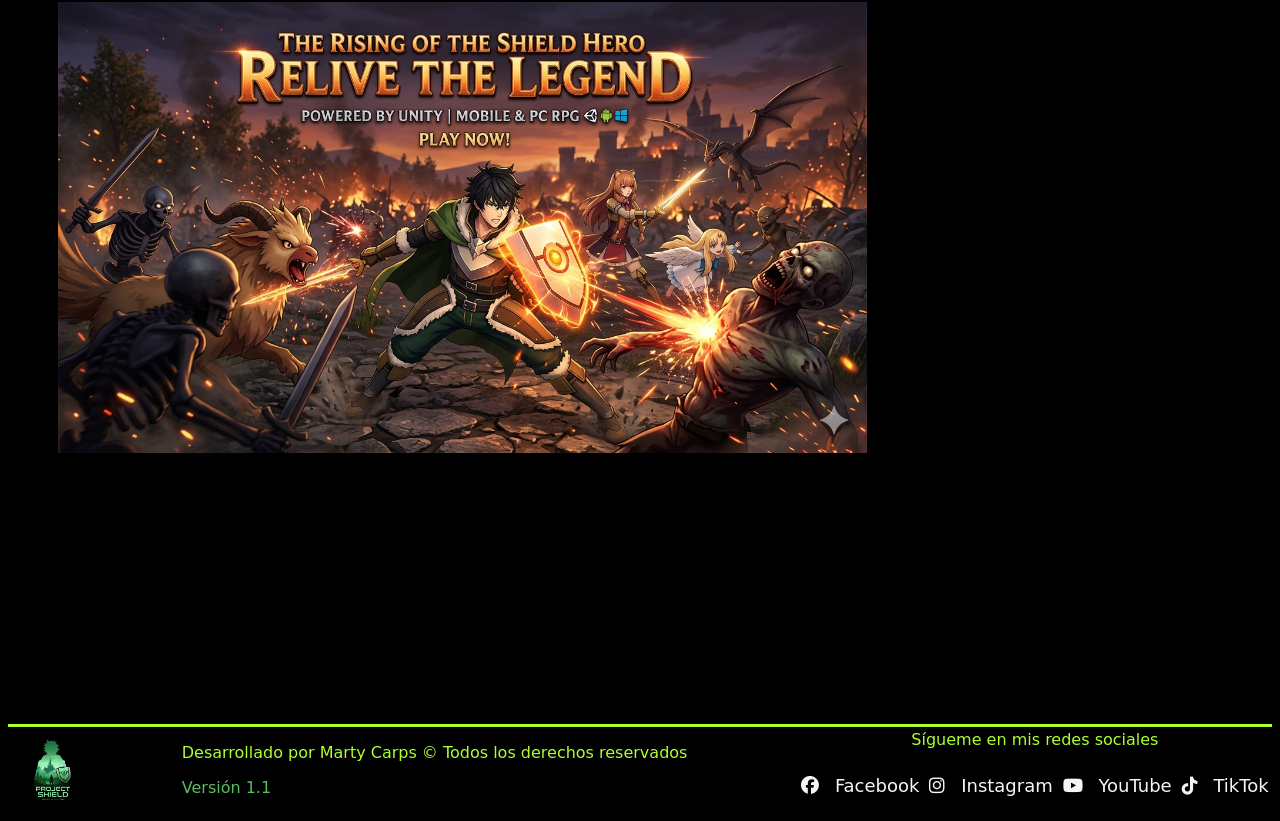
==== commit 02d0b20d: "Se hizo responsivo" ====
--- a/index.html
+++ b/index.html
@@ -4,6 +4,7 @@
 <head>
     <meta charset="UTF-8">
      <link rel="icon" type="image/svg+xml" href="./img/akakka.png" />
+     <link rel="stylesheet" href="https://cdnjs.cloudflare.com/ajax/libs/font-awesome/6.5.0/css/all.min.css">
     <meta name="viewport" content="width=device-width, initial-scale=1.0">
     <link rel="stylesheet" href="style.css">
     <title>SHIELD PROJECT</title>
@@ -77,12 +78,13 @@
     </section>
     <br>
         <section>
+            <div class="video-container">
         <h3 style="color: greenyellow; ">Mira mi video más reciente del canal</h3>
         <iframe width="560" 
         height="315" src="https://www.youtube.com/embed/kg8z0_GQ6kk?si=tLn8MPQ6trOi341L"
          title="YouTube video player" frameborder="0" allow="accelerometer; autoplay; 
          clipboard-write; encrypted-media; gyroscope; picture-in-picture; web-share" 
-         referrerpolicy="strict-origin-when-cross-origin" allowfullscreen></iframe>
+         referrerpolicy="strict-origin-when-cross-origin" allowfullscreen></iframe></div>
     </section>
 <br>
     <section  id="about" class="Desarrollo">
@@ -153,26 +155,29 @@
 <br>
 
 <section class="podria-interesarte">
-    <h1>Podria interesarte mis otros proyectos</h1>
+    <h1>Podría interesarte mis otros proyectos</h1>
     <div class="tarjeta">
-<ul>
-    <li>
-
-        <p>Mi Canal para aprender guitarra</p>
-        <iframe width="560" height="315" src="https://www.youtube.com/embed/FxuhvnPXbGM?si=tVJtBVYKh_uV867c"
-         title="YouTube video player" frameborder="0" allow="accelerometer; autoplay; 
-         clipboard-write; encrypted-media; gyroscope; picture-in-picture; web-share" 
-         referrerpolicy="strict-origin-when-cross-origin" allowfullscreen></iframe>
-    </li>
-    <li>
-
-        <p>Mi Canal Vlog </p>
-<iframe width="560" height="315" src="https://www.youtube.com/embed/lCRte_wRHQI?si=w3CTM3JuJJruBd4X" title="YouTube video player" frameborder="0" allow="accelerometer; autoplay; clipboard-write; encrypted-media; gyroscope; picture-in-picture; web-share" referrerpolicy="strict-origin-when-cross-origin" allowfullscreen></iframe>
-    </li>
-
-</ul>
-    </div>
-
+        <ul>
+            <li>
+                <p>Mi Canal para aprender guitarra</p>
+                <div class="video-container">
+                    <iframe src="https://www.youtube.com/embed/FxuhvnPXbGM?si=tVJtBVYKh_uV867c"
+                        title="YouTube video player" frameborder="0" 
+                        allow="accelerometer; autoplay; clipboard-write; encrypted-media; gyroscope; picture-in-picture; web-share" 
+                        allowfullscreen></iframe>
+                </div>
+            </li>
+            <li>
+                <p>Mi Canal Vlog</p>
+                <div class="video-container">
+                    <iframe src="https://www.youtube.com/embed/lCRte_wRHQI?si=w3CTM3JuJJruBd4X" 
+                        title="YouTube video player" frameborder="0" 
+                        allow="accelerometer; autoplay; clipboard-write; encrypted-media; gyroscope; picture-in-picture; web-share" 
+                        allowfullscreen></iframe>
+                </div>
+            </li>
+        </ul>
+    </div>
 </section>
     <section id="download" class="descargar2 style="display: flex;"> 
         <h1>Descarga la DEMO!</h1>
@@ -211,17 +216,73 @@
             <p style="color: greenyellow;">Desarrollado por Marty Carps ©️ Todos los derechos reservados</p>
             <p style="color: rgb(92, 189, 96);">Versión 1.1</p>
         </div>
-        <div class="redes-so" style="display: flex; margin-top:-1.5%;">
-            <p style="color: greenyellow;">Sigueme en mis redes sociales</p>
-            <div class="sociales" style="margin-top: 10%; grid-column: auto; ">
-                <ul style="grid-column: inherit; list-style: disc; gap: 10%; translate: -37vh;">
-                <li style="hover:blue;">Facebook</li>
-                <li style="hover: rgb(253, 3, 78);">Instagram</li>
-                <li style="hover: red;">YouTube</li>
-                <li>Tiktok</li>
-                </ul>
-            </div>
-        </div>
+<div class="redes-so">
+    <p class="titulo">Sígueme en mis redes sociales</p>
+
+    <div class="sociales">
+        <ul>
+            <li>
+                <i class="fab fa-facebook"></i> Facebook
+            </li>
+            <li>
+                <i class="fab fa-instagram"></i> Instagram
+            </li>
+            <li>
+                <i class="fab fa-youtube"></i> YouTube
+            </li>
+            <li>
+                <i class="fab fa-tiktok"></i> TikTok
+            </li>
+        </ul>
+    </div>
+</div>
+
+<style>
+.redes-so {
+    display: flex;
+    flex-direction: column;
+    align-items: center;
+    margin-top: -1.5%;
+}
+
+.titulo {
+    color: greenyellow;
+}
+
+.sociales ul {
+    list-style: none;
+    padding: 0;
+    gap: 10px;
+}
+
+.sociales li {
+    margin: 10px 0;
+    font-size: 18px;
+    cursor: pointer;
+    transition: 0.3s;
+}
+
+/* Hover por red social */
+.sociales li:nth-child(1):hover {
+    color: #1877f2; /* Facebook */
+}
+
+.sociales li:nth-child(2):hover {
+    color: #e1306c; /* Instagram */
+}
+
+.sociales li:nth-child(3):hover {
+    color: #ff0000; /* YouTube */
+}
+
+.sociales li:nth-child(4):hover {
+    color:green; /* TikTok */
+}
+
+.sociales i {
+    margin-right: 10px;
+}
+</style>
     </footer>
 
 
--- a/style.css
+++ b/style.css
@@ -1,5 +1,75 @@
-        * { font-family:system-ui, -apple-system, BlinkMacSystemFont, 'Segoe UI', Roboto, Oxygen, Ubuntu, Cantarell, 'Open Sans', 'Helvetica Neue', sans-serif
-        }
+        * {
+            font-family: system-ui, -apple-system, BlinkMacSystemFont, 'Segoe UI', Roboto, Oxygen, Ubuntu, Cantarell, 'Open Sans', 'Helvetica Neue', sans-serif
+        }
+
+        /* Estilos generales (Móvil primero) */
+        body {
+            font-size: 16px;
+        }
+
+        /* Tablets en adelante (768px) */
+        @media (min-width: 768px) {
+            .hero-section {
+                flex-direction: row;
+            }
+        }
+
+        /* Escritorio (1024px) */
+        @media (min-width: 1024px) {
+            .container {
+                max-width: 1100px;
+                margin: 0 auto;
+            }
+        }
+        img, video {
+    max-width: 100%;
+    height: auto;
+    display: block;
+}
+.podria-interesarte {
+    padding: 20px;
+    text-align: center;
+}
+
+.tarjeta ul {
+    list-style: none;
+    padding: 0;
+    display: flex;
+    flex-wrap: wrap; /* Permite que los videos se apilen en móvil */
+    gap: 30px;
+    justify-content: center;
+}
+
+.tarjeta li {
+    flex: 1 1 45%; /* En desktop ocupan casi la mitad, en móvil crecen */
+    min-width: 300px; /* Evita que el video se haga demasiado pequeño */
+    max-width: 600px;
+}
+
+.tarjeta p {
+    font-weight: bold;
+    margin-bottom: 15px;
+}
+
+/* El truco para el Iframe Responsivo */
+.video-container {
+    width: 100%;
+    aspect-ratio: 16 / 9; /* Mantiene la forma de video */
+}
+
+.video-container iframe {
+    width: 100%;
+    height: 100%;
+    border-radius: 12px; /* Opcional: bordes redondeados para que se vea moderno */
+    box-shadow: 0 4px 8px rgba(0,0,0,0.1);
+}
+
+/* Ajuste para pantallas muy pequeñas */
+@media (max-width: 480px) {
+    .podria-interesarte h1 {
+        font-size: 1.5rem;
+    }
+}
 
         header {
             background-color: black;
@@ -7,10 +77,12 @@
             display: flex;
             flex: 1;
         }
-span{
-    margin-top:2%;
-    translate: 100%;
-}
+
+        span {
+            margin-top: 2%;
+            translate: 100%;
+        }
+
         nav {
             text-decoration: none;
             display: flex;
@@ -35,114 +107,134 @@
             color: yellow;
             translate: 15px;
         }
-        .logo img{
+
+        .logo img {
             width: 60px;
             height: auto;
         }
-        ul{
+
+        ul {
             display: flex;
             margin: auto;
             list-style: none;
             text-align: left;
-}
-        
-.card img {
-    width: 100px; /* O el tamaño que prefieras */
-    height: auto;
-    border-radius: 8px;
-    display: block;
-    margin: 0 auto;
-  
-}
-.card p{
-    text-align: center;
-    
-}
-.card img:hover{
- box-shadow: 0 20px 60px  rgba(3, 230, 11);     
-}
-.lista ul li{
-    margin: 20px;
-}
-.lista ul li:hover{
-    
-    transform: translateY(-8px);
-}
-
-.lista ul {
-    list-style: none;
-    display: flex;
-    flex-wrap: wrap;
-    gap: 20px;
-    padding: 0;
-    transform: all 0.3s ease;
-}
-        section{ 
+        }
+
+        .card img {
+            width: 100px;
+            /* O el tamaño que prefieras */
+            height: auto;
+            border-radius: 8px;
+            display: block;
+            margin: 0 auto;
+
+        }
+
+        .card p {
+            text-align: center;
+
+        }
+
+        .card img:hover {
+            box-shadow: 0 20px 60px rgba(3, 230, 11);
+        }
+
+        .lista ul li {
+            margin: 20px;
+        }
+
+        .lista ul li:hover {
+
+            transform: translateY(-8px);
+        }
+
+        .lista ul {
+            list-style: none;
+            display: flex;
+            flex-wrap: wrap;
+            gap: 20px;
+            padding: 0;
+            transform: all 0.3s ease;
+        }
+
+        section {
             color: azure;
             background-color: black;
             width: 80%;
             height: 100%;
             translate: 50px;
         }
-        h1{
+
+        h1 {
             color: whitesmoke;
         }
-        body{
-            background-color: black;
-        }
-.promos img{
-    width: 98vw;
-    height: 98vh;
-    object-fit: cover;
-}
-.grid{
-    display: grid;
-    grid-template-columns: repeat(4, 1fr);
-    gap: 10px;
-    translate: 10%;
-    transition: all 0.3s ease;
-}
-.grid :hover{
-    box-shadow: 0 10px 60px  rgb(92, 189, 96);
-    transform: translateY(-8px);
-}
-.grid img{
-    width: 100px;
-    height: 100px;
-    object-fit: cover;
-}
-.promos h1{
-    position: absolute;
-    top: 50%;
-    left: 10px;
-    color: white;
-    translate: 50%;
-    size: 30px;
-}
-footer {
-    /* Mantenemos tus estilos de posición y color */
-    flex: 1;
-    margin-top: 17%;
-    background-color: black;
-    color: whitesmoke;
-    
-    /* Cambiamos border por border-top */
-    border-top: 3px solid greenyellow; 
-}
-.Desarrollo{
-    display: flex;
-    justify-content: center;
-}
-.podria-interesarte li{
-
-    transition: all 0.5s ease;
-}
-.podria-interesarte li:hover{
-    box-shadow: 0 10px 25px greenyellow;
-    transform: translateY(-8px);
-    color: rgba(3, 230, 9);
-}
-.podria-interesarte ul{
-        gap: 20px;
-    text-align: center;
-}+
+        body {
+            background-color: black;
+        }
+
+        .promos img {
+            width: 98vw;
+            height: 98vh;
+            object-fit: cover;
+        }
+
+        .grid {
+            display: grid;
+            grid-template-columns: repeat(4, 1fr);
+            gap: 10px;
+            translate: 10%;
+            transition: all 0.3s ease;
+        }
+
+        .grid :hover {
+            box-shadow: 0 10px 60px rgb(92, 189, 96);
+            transform: translateY(-8px);
+        }
+
+        .grid img {
+            width: 100px;
+            height: 100px;
+            object-fit: cover;
+        }
+
+        .promos h1 {
+            position: absolute;
+            top: 50%;
+            left: 10px;
+            color: white;
+            translate: 50%;
+            size: 30px;
+        }
+
+        footer {
+            /* Mantenemos tus estilos de posición y color */
+            flex: 1;
+            margin-top: 17%;
+            background-color: black;
+            color: whitesmoke;
+
+            /* Cambiamos border por border-top */
+            border-top: 3px solid greenyellow;
+        }
+
+        .Desarrollo {
+            display: flex;
+            justify-content: center;
+        }
+
+        .podria-interesarte li {
+
+            transition: all 0.5s ease;
+        }
+
+        .podria-interesarte li:hover {
+            box-shadow: 0 10px 25px greenyellow;
+            transform: translateY(-8px);
+            color: rgba(3, 230, 9);
+        }
+
+        .podria-interesarte ul {
+            gap: 20px;
+            text-align: center;
+        }
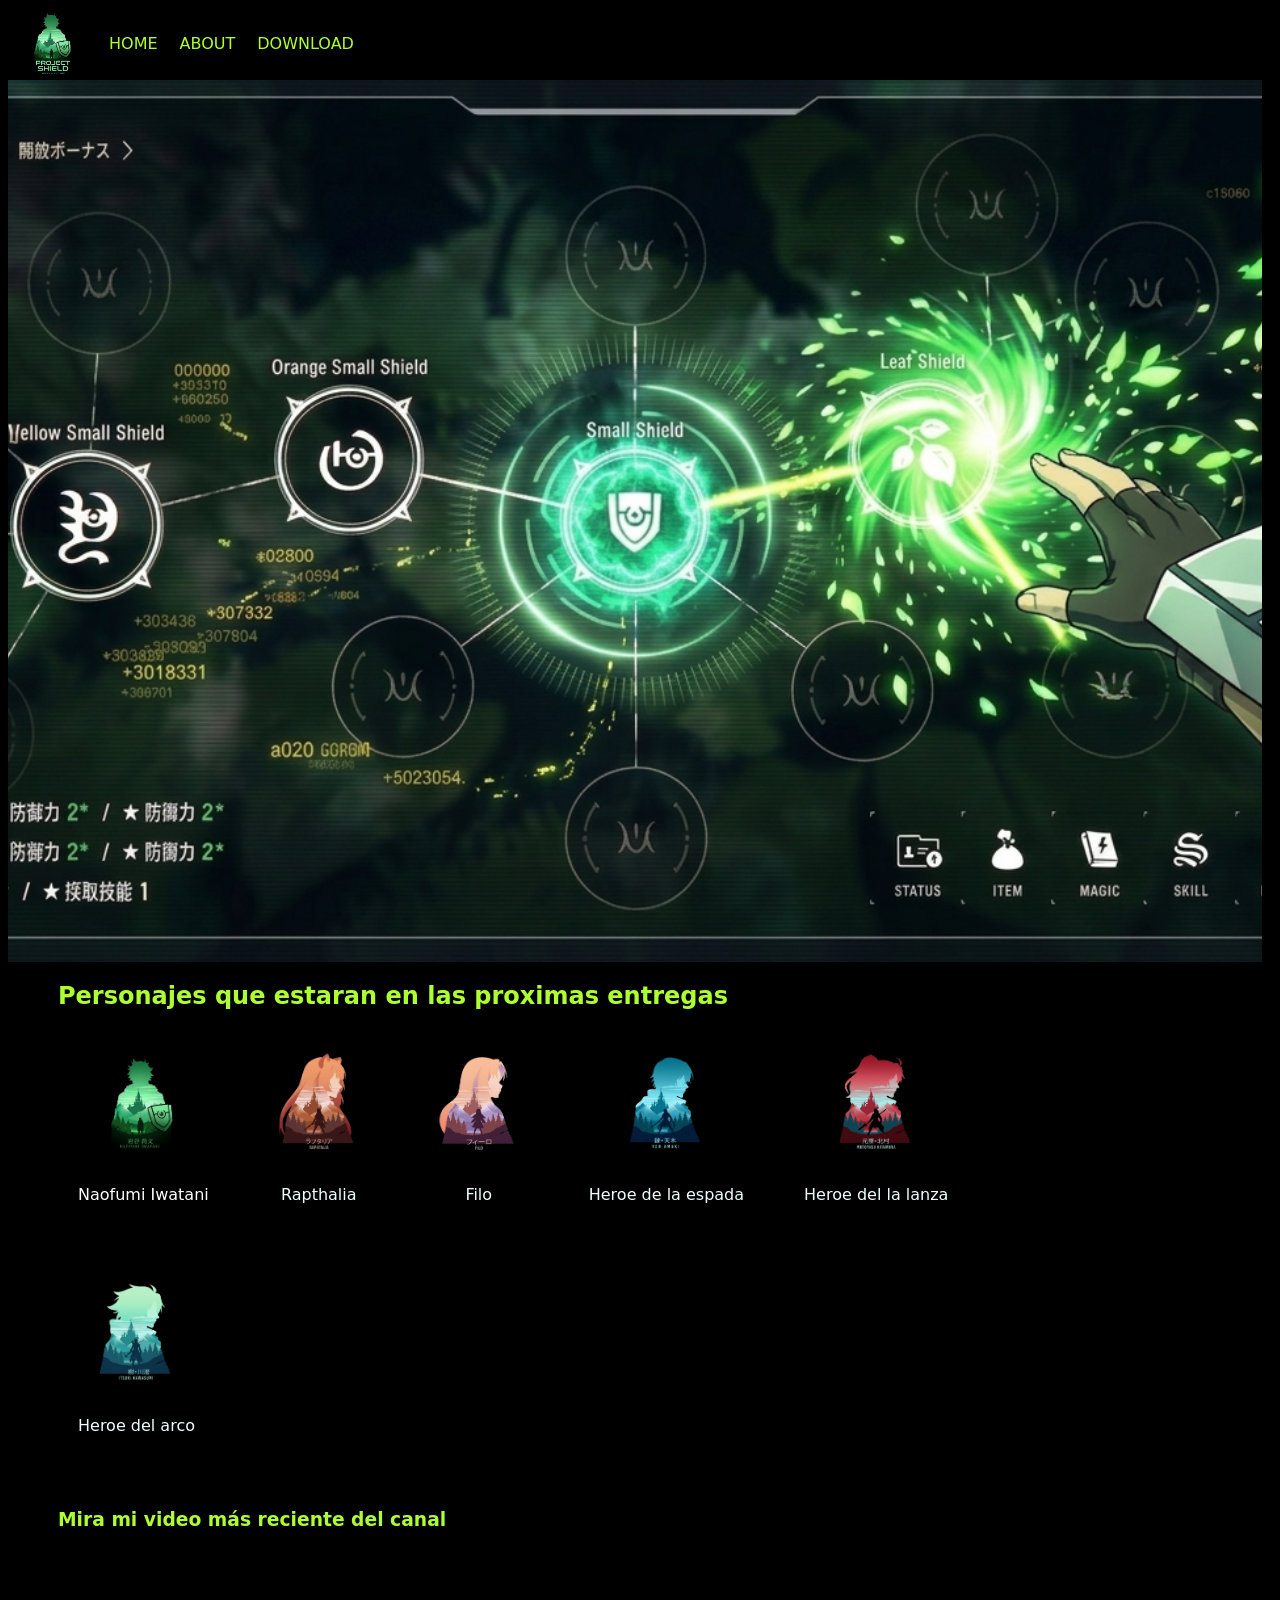
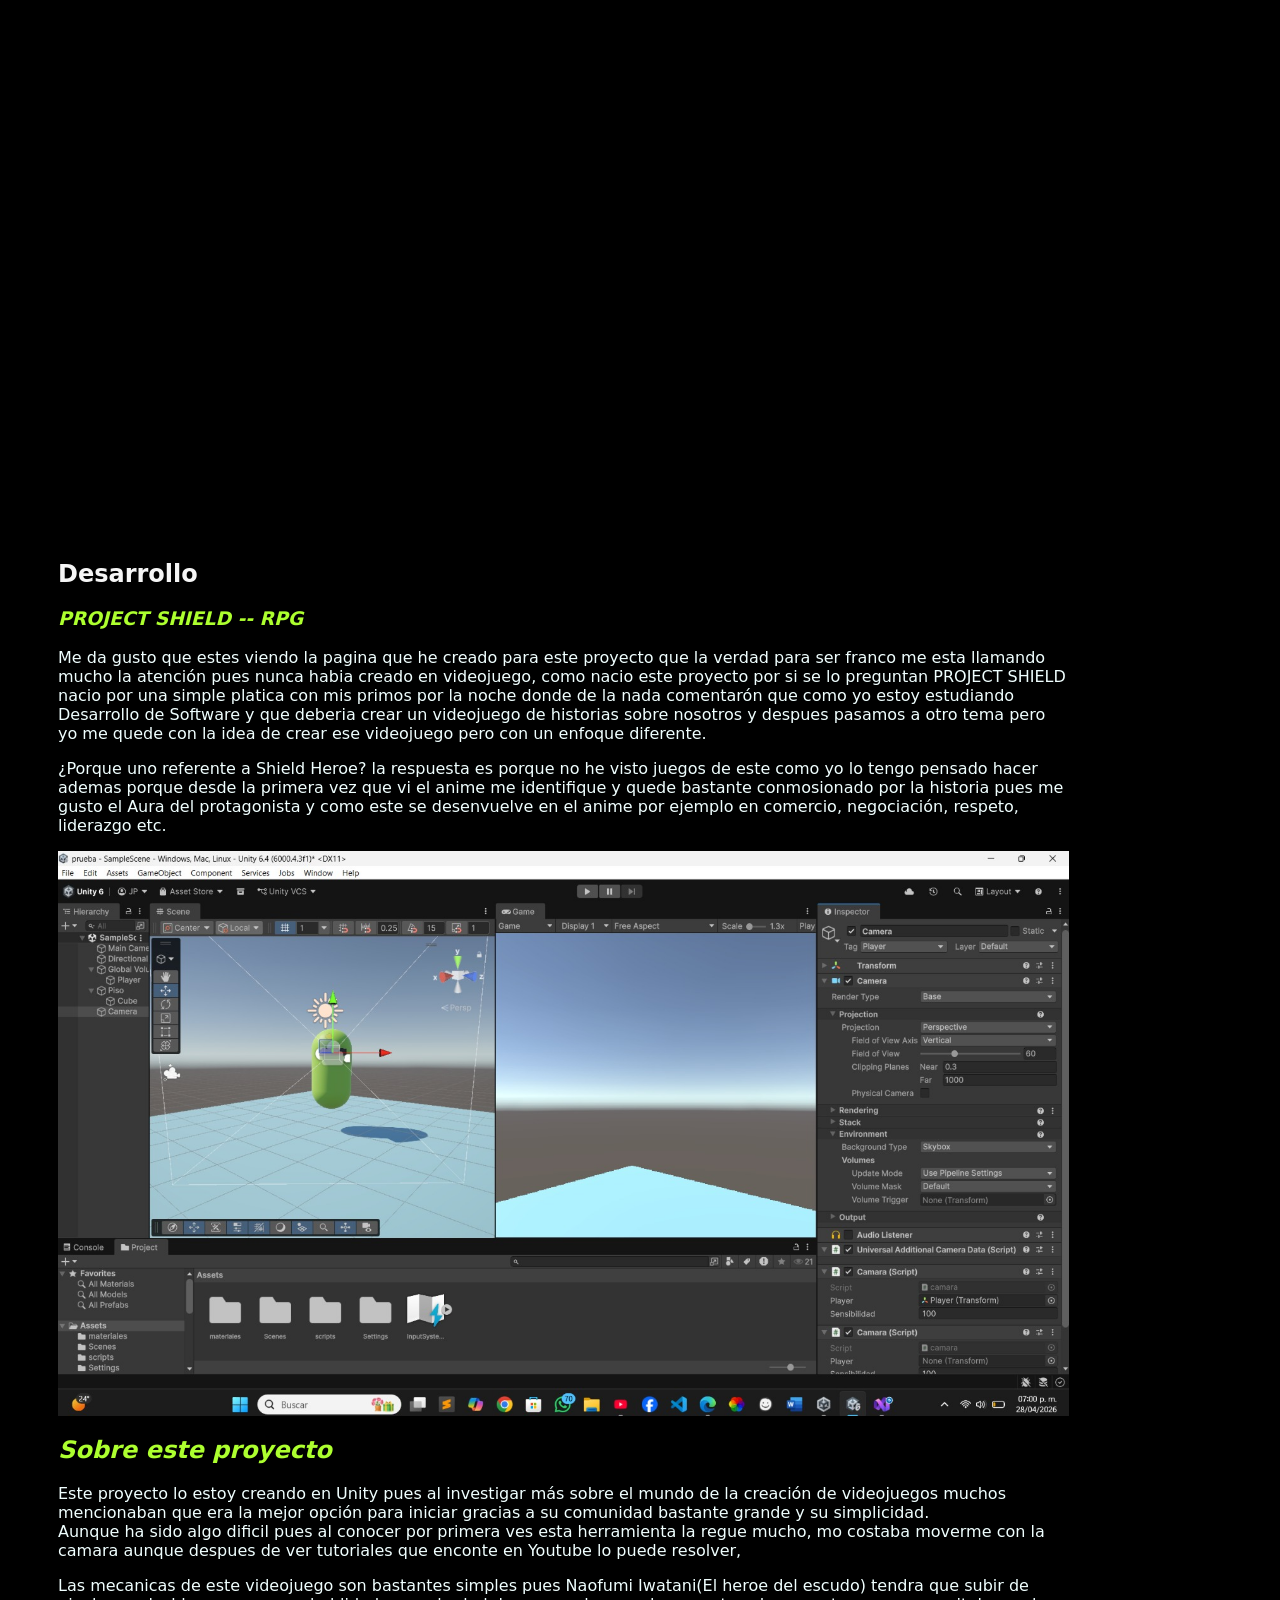
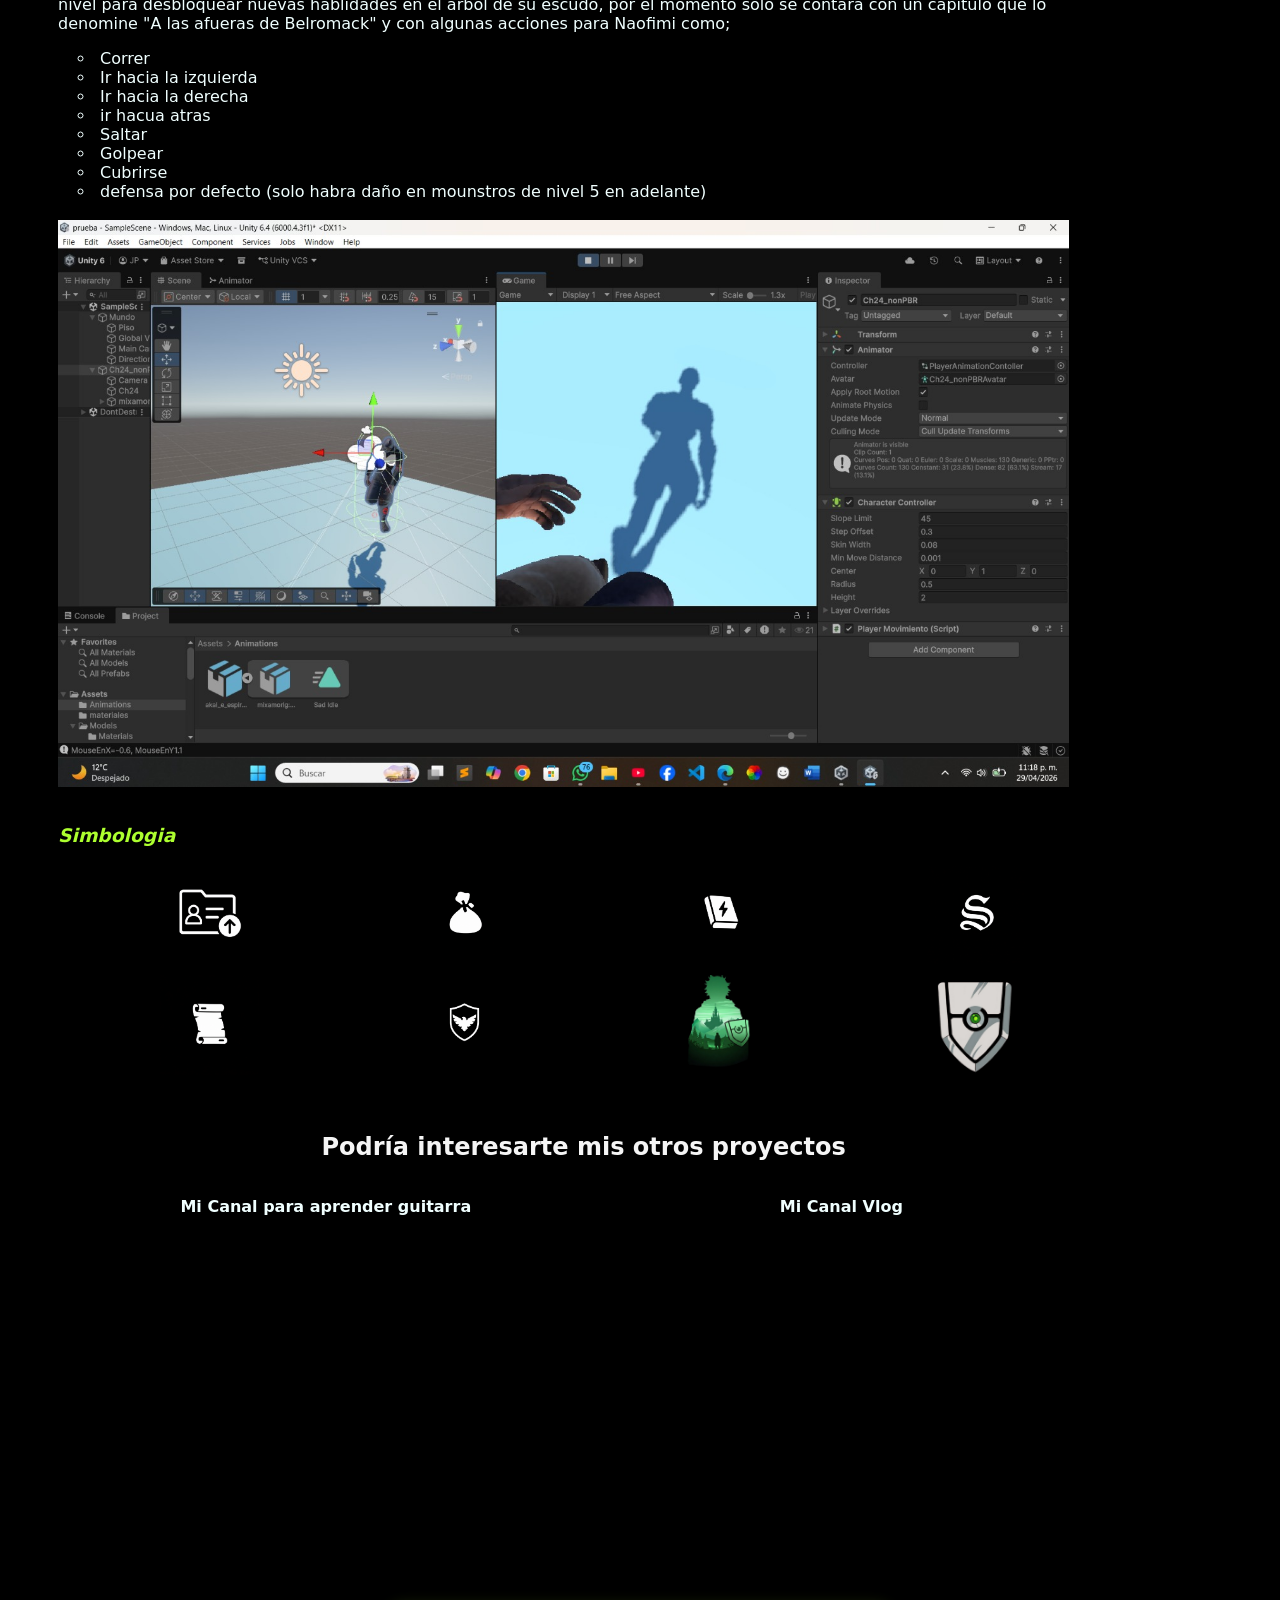
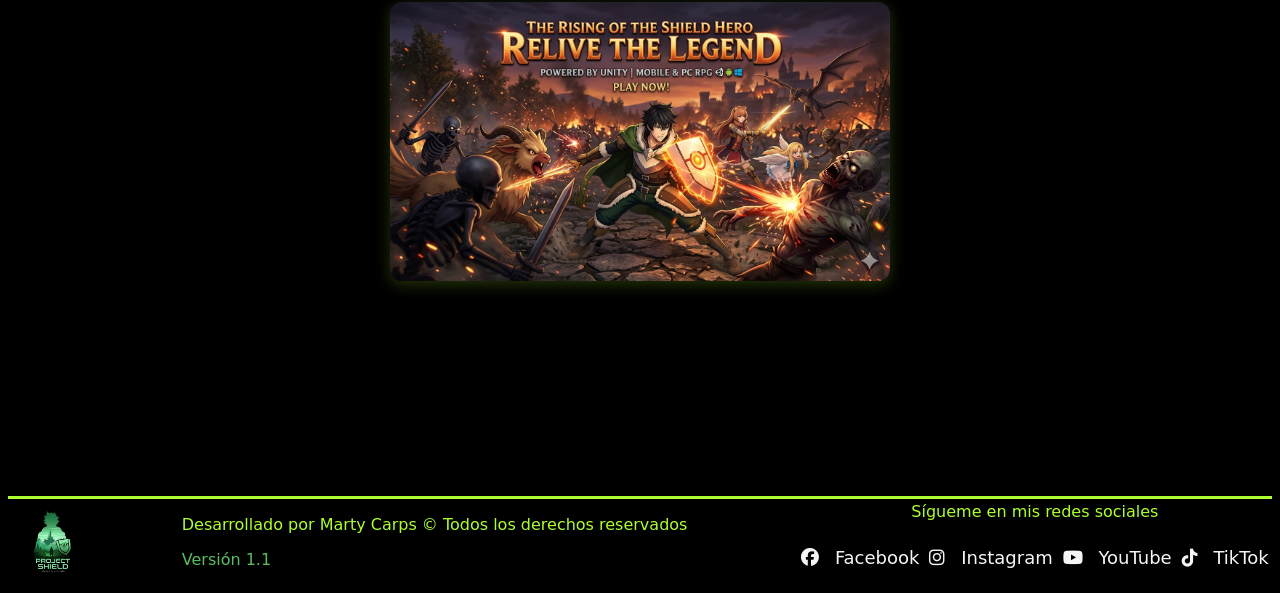
==== commit 3aa821c0: "pantalla secreta" ====
--- a/index.html
+++ b/index.html
@@ -178,13 +178,17 @@
             </li>
         </ul>
     </div>
-</section>
-    <section id="download" class="descargar2 style="display: flex;"> 
-        <h1>Descarga la DEMO!</h1>
-        <img src="./img/game.png" alt="game" width="80%">
-        <!--<h1 style="translate: -100vh; ">Descarga la DEMO</h1>-->
-        <button style=" padding-bottom: 5%;  height: 20px; margin-top: auto; background-color: rgb(92, 189, 96); translate: -100vh;"><a href="./emergente1.html" style="text-decoration: none;"><b>Proximamente</b></a></button>
-    </section>
+</section >
+<h2>DOWNLOAD</h2>
+<!-- Contenedor del Herrero con efecto Hover -->
+<div class="herrero-container">
+    <img src="./img/game.png" alt="El Herrero Erhard">
+    
+    <!-- El Overlay oculto -->
+    <div class="herrero-overlay">
+        <h2>"Todo a su tiempo, mi estimado héroe"</h2>
+    </div>
+</div>
 
     <footer style="display: flex; gap: 9%; align-items: center; ">
           <div class="logo">
--- a/style.css
+++ b/style.css
@@ -237,4 +237,71 @@
         .podria-interesarte ul {
             gap: 20px;
             text-align: center;
-        }+        }
+        /* Contenedor principal */
+.herrero-container {
+    position: relative;
+    width: 100%;
+    max-width: 500px; /* Puedes ajustar el tamaño aquí */
+    margin: 20px auto;
+    border-radius: 12px;
+    overflow: hidden; /* Clave para que el overlay no se salga de los bordes */
+    box-shadow: 0 4px 15px rgba(173, 255, 47, 0.2); /* Sombra verde sutil para combinar con tu tema */
+    cursor: pointer;
+}
+
+/* La imagen de fondo */
+.herrero-container img {
+    width: 100%;
+    display: block;
+    transition: transform 0.4s ease; /* Transición suave para el zoom */
+}
+
+/* El fondo oscuro con el texto */
+.herrero-overlay {
+    position: absolute;
+    top: 0;
+    left: 0;
+    width: 100%;
+    height: 100%;
+    background-color: rgba(0, 0, 0, 0.8); /* Fondo negro al 80% de opacidad */
+    display: flex;
+    justify-content: center;
+    align-items: center;
+    text-align: center;
+    padding: 20px;
+    box-sizing: border-box;
+    
+    /* Estado inicial: Invisible */
+    opacity: 0;
+    transition: opacity 0.4s ease;
+}
+
+/* El texto dentro del overlay */
+.herrero-overlay h2 {
+    color: #ffffff;
+    font-family: 'Gill Sans', 'Gill Sans MT', Calibri, 'Trebuchet MS', sans-serif;
+    font-size: 1.8rem;
+    margin: 0;
+    
+    /* Pequeño truco: el texto sube ligeramente al aparecer */
+    transform: translateY(20px);
+    transition: transform 0.4s ease;
+}
+
+/* --- LOS EFECTOS AL PASAR EL MOUSE (HOVER) --- */
+
+/* 1. Muestra el overlay */
+.herrero-container:hover .herrero-overlay {
+    opacity: 1;
+}
+
+/* 2. El texto vuelve a su posición original */
+.herrero-container:hover .herrero-overlay h2 {
+    transform: translateY(0);
+}
+
+/* 3. La imagen hace un ligero zoom in */
+.herrero-container:hover img {
+    transform: scale(1.05);
+}
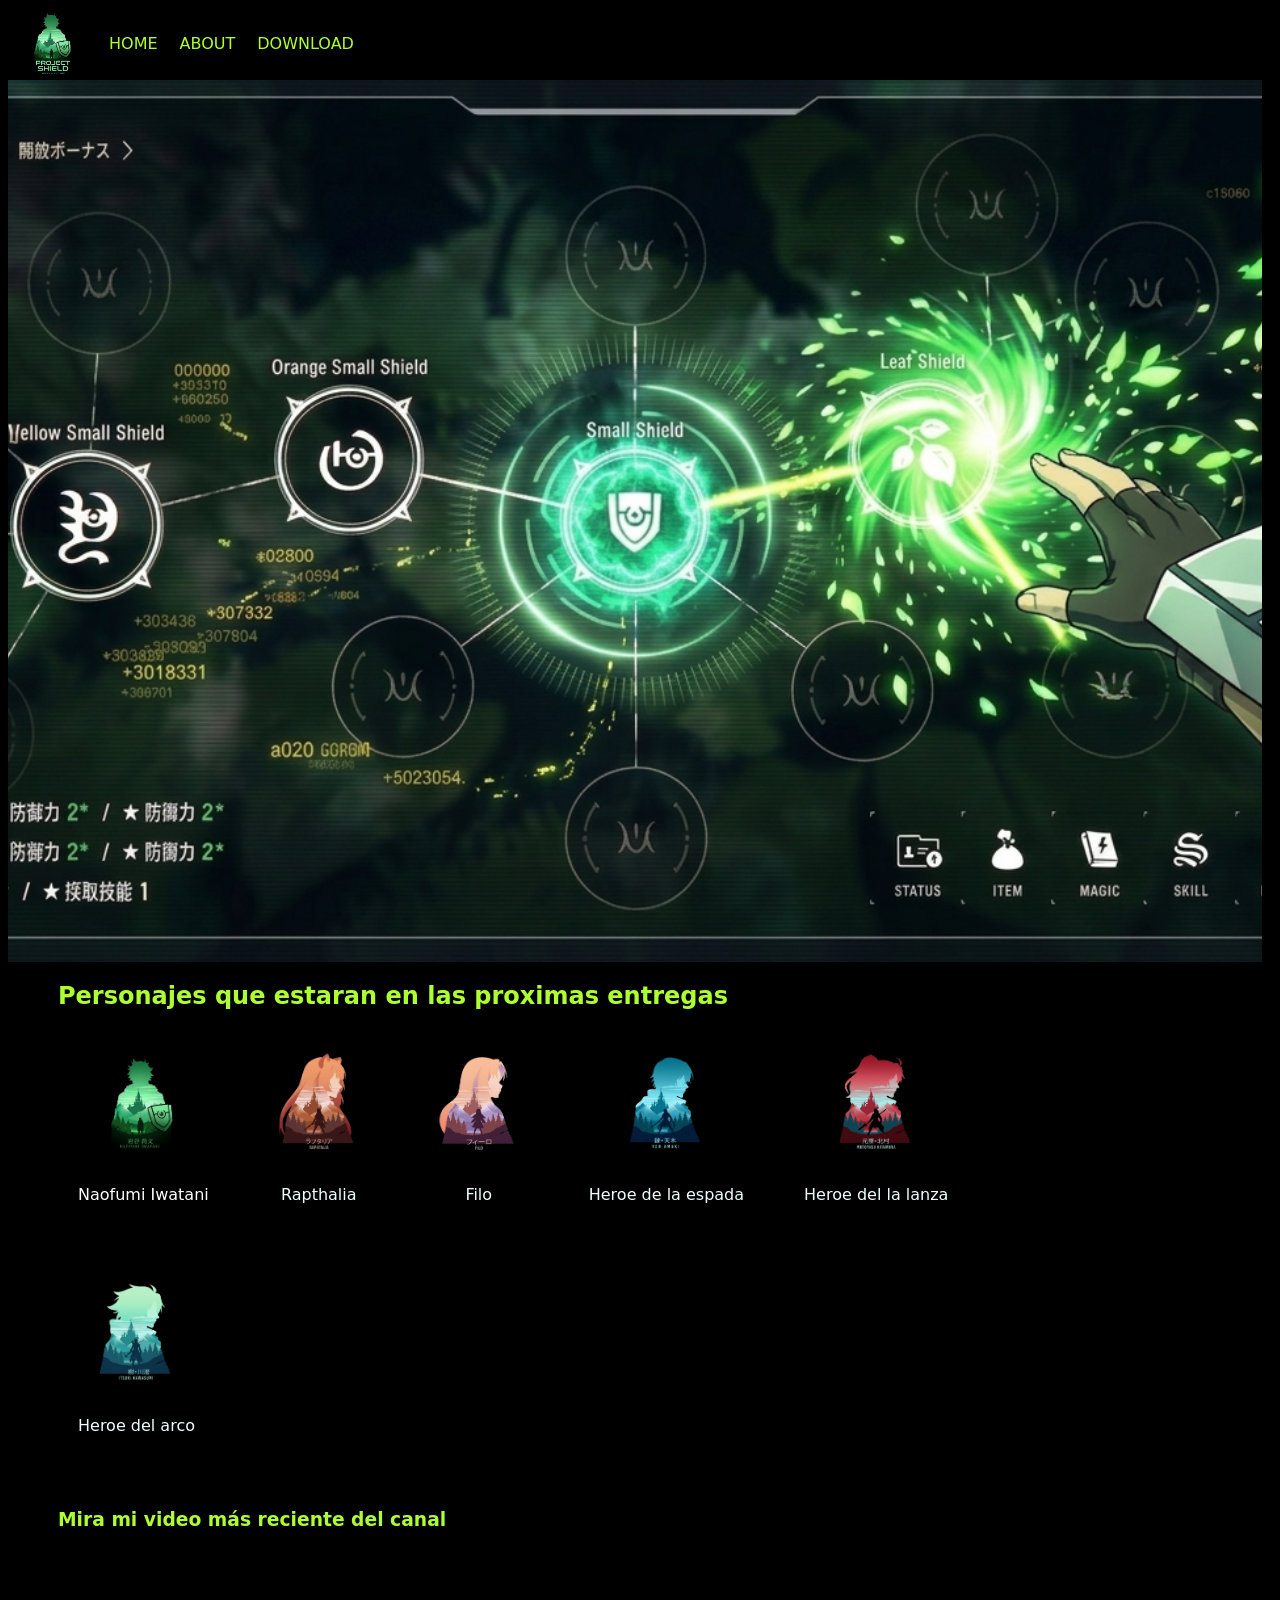
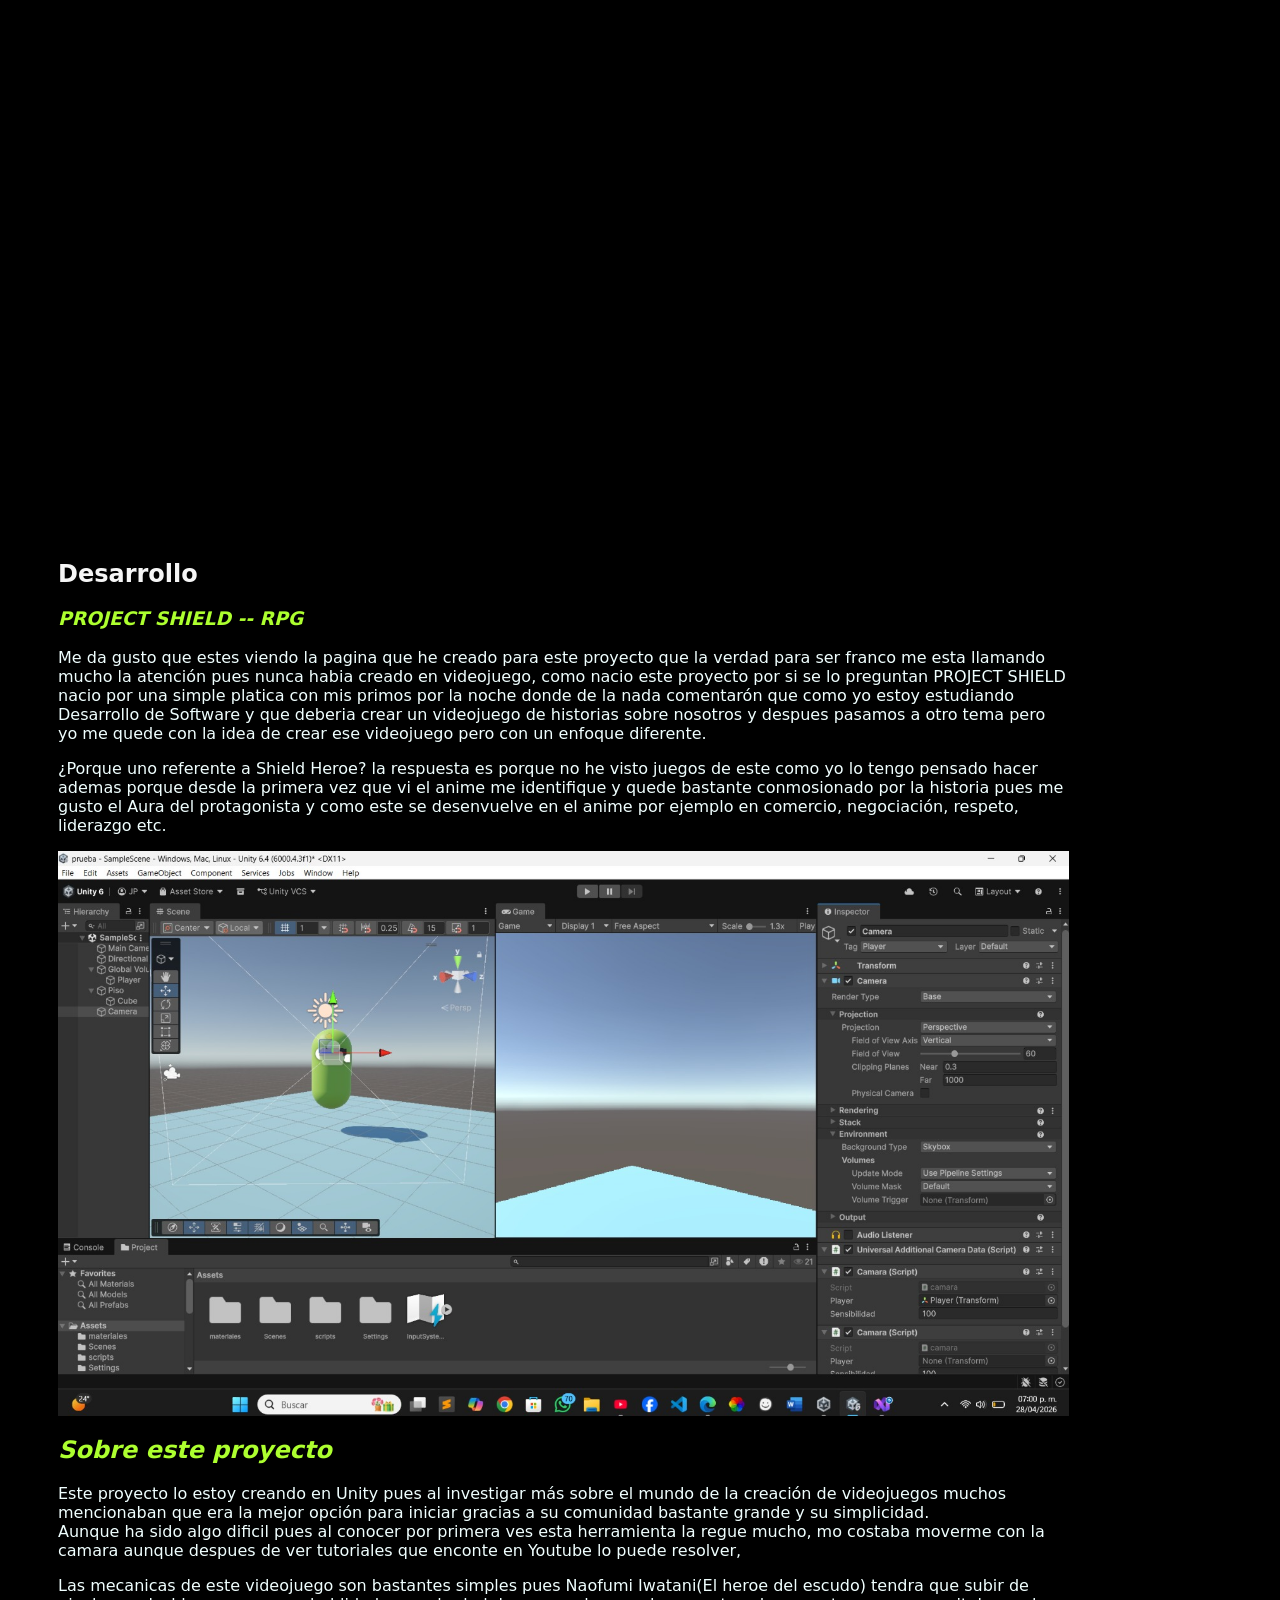
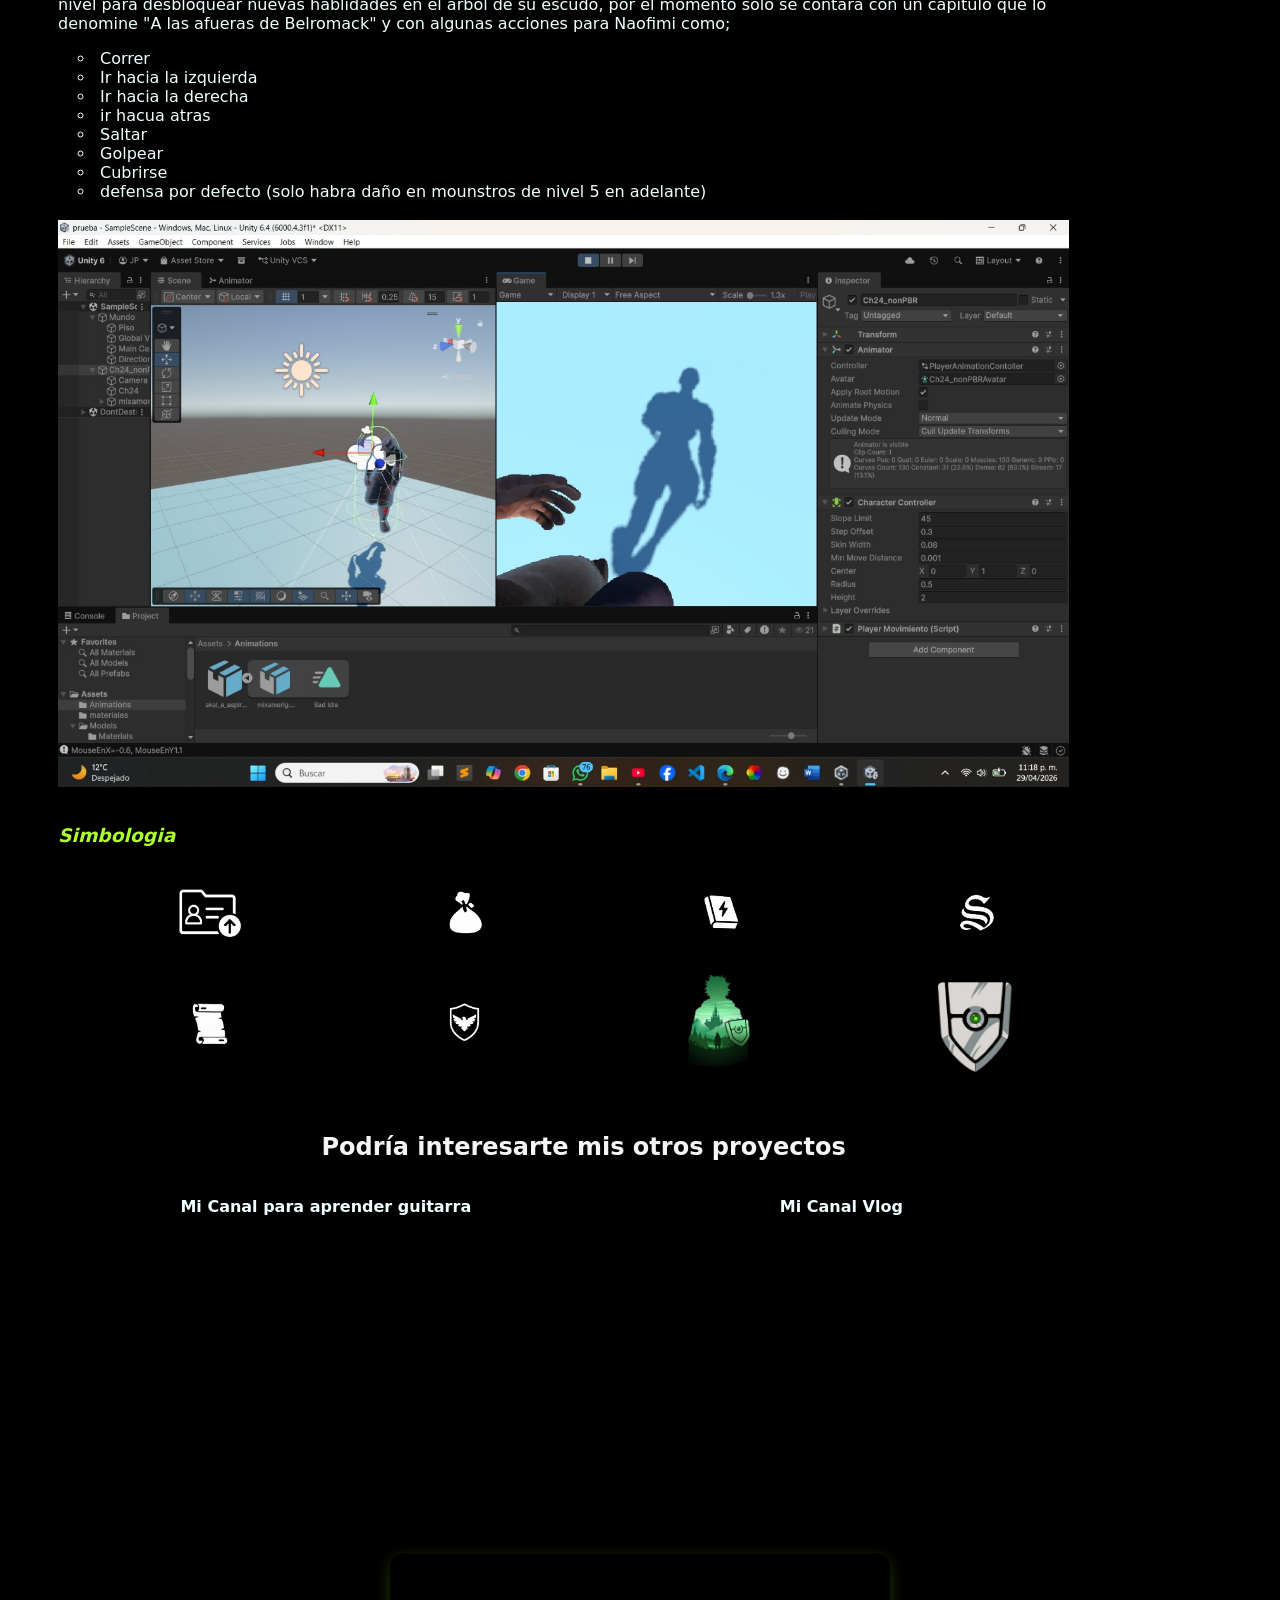
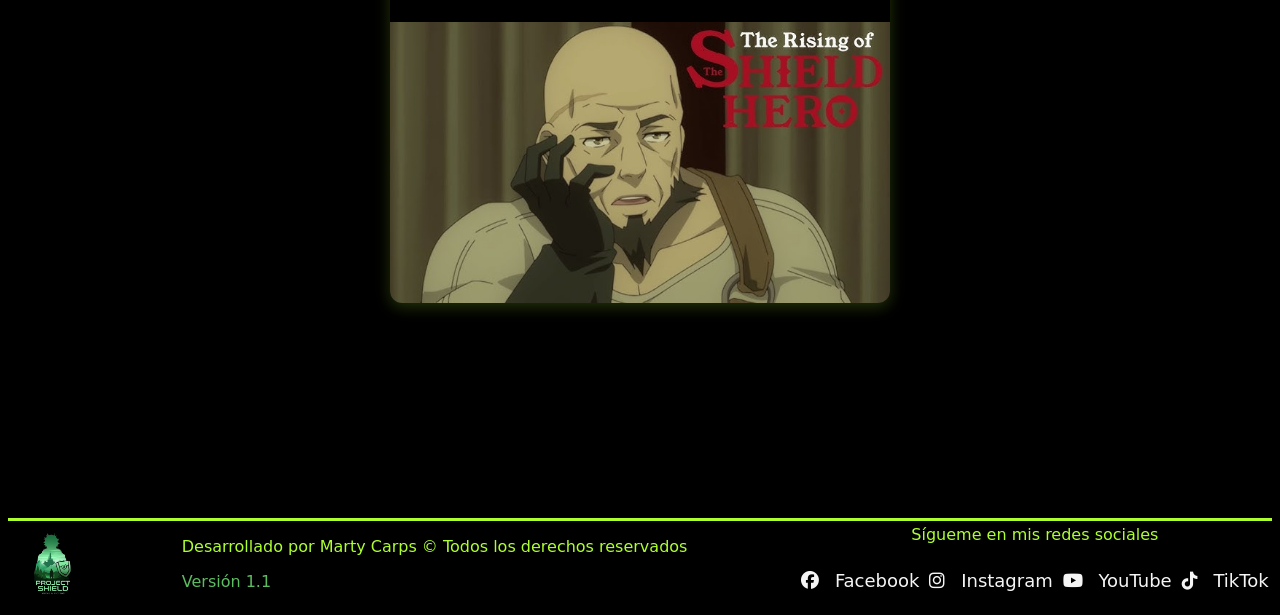
==== commit d9efbf81: "responsive en secretas" ====
--- a/index.html
+++ b/index.html
@@ -179,14 +179,15 @@
         </ul>
     </div>
 </section >
-<h2>DOWNLOAD</h2>
+
 <!-- Contenedor del Herrero con efecto Hover -->
-<div class="herrero-container">
-    <img src="./img/game.png" alt="El Herrero Erhard">
-    
-    <!-- El Overlay oculto -->
+<div class="herrero-container" id="download">
+    <h2>DOWNLOAD</h2>
+    <img src="./img/herrero.jpg" alt="El Herrero Erhard">
+
     <div class="herrero-overlay">
         <h2>"Todo a su tiempo, mi estimado héroe"</h2>
+        <a href="emergente1.html" class="btn">Próximamente</a>
     </div>
 </div>
 
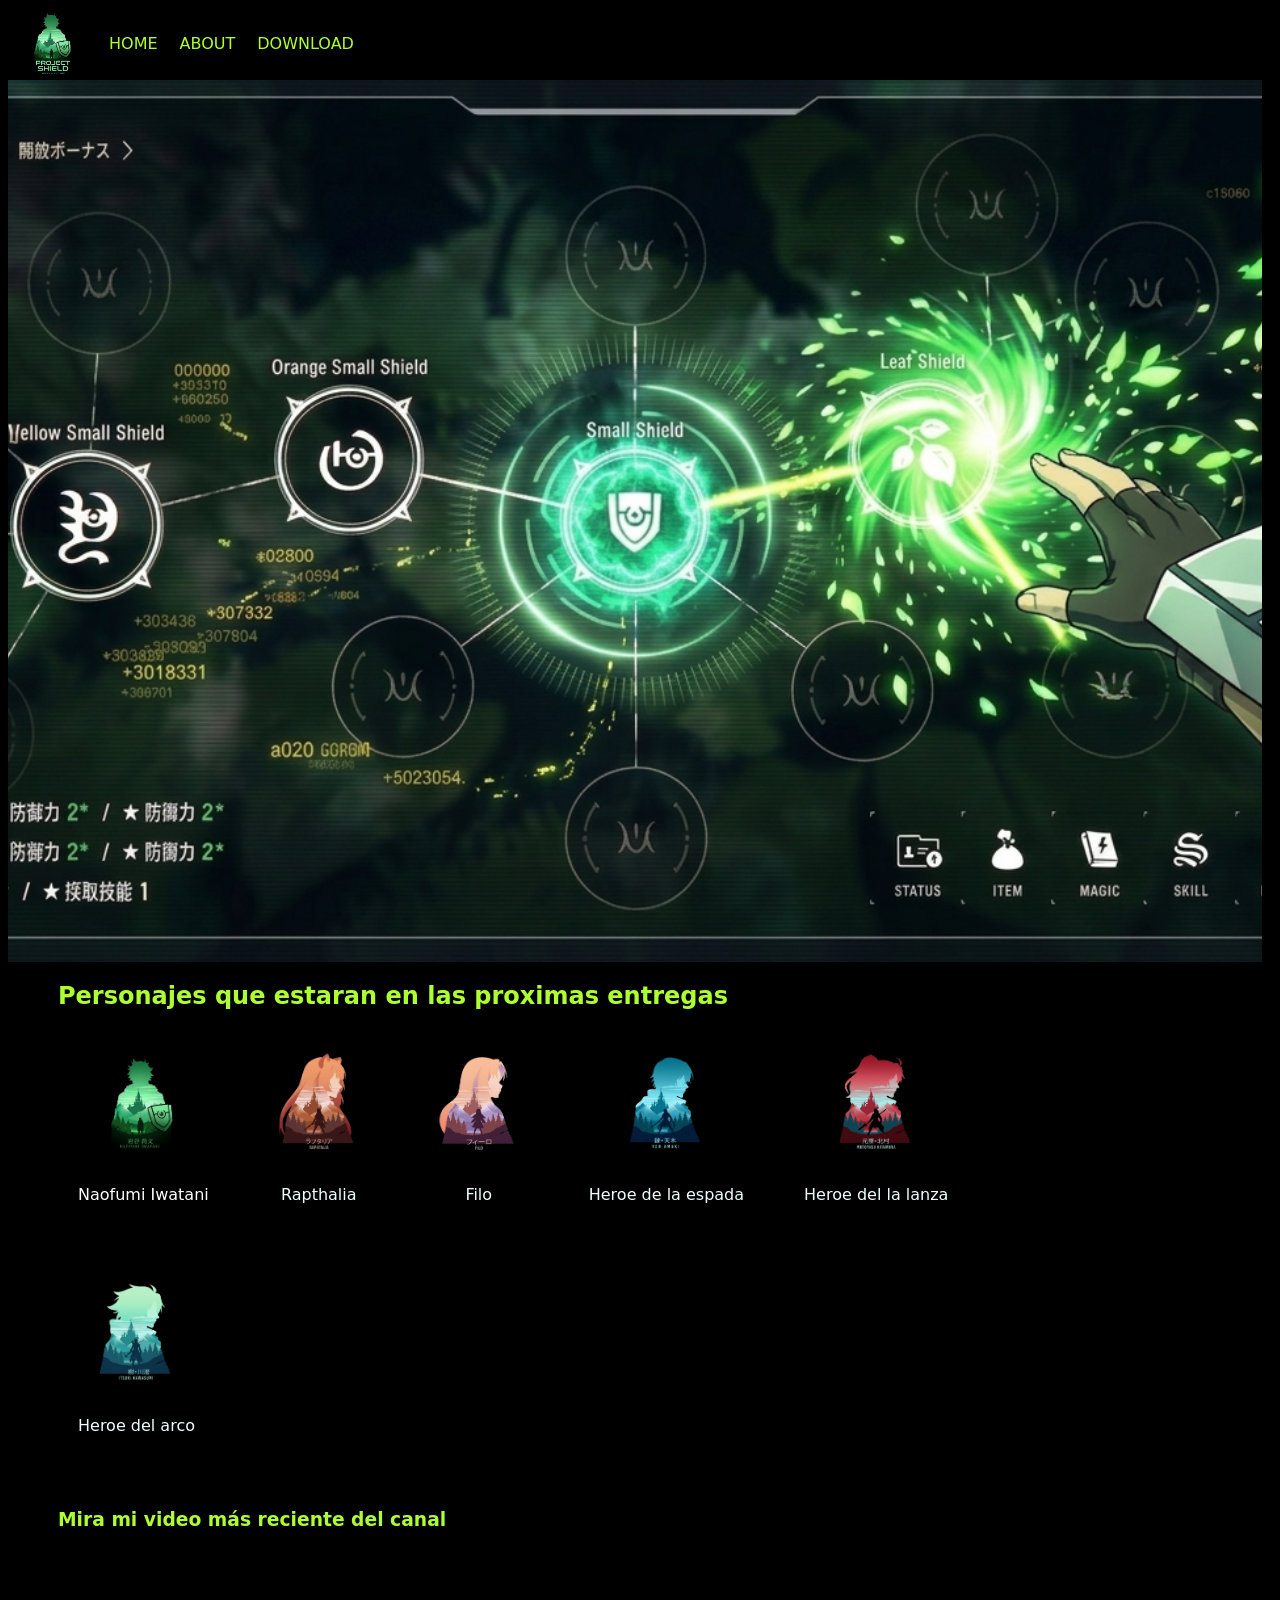
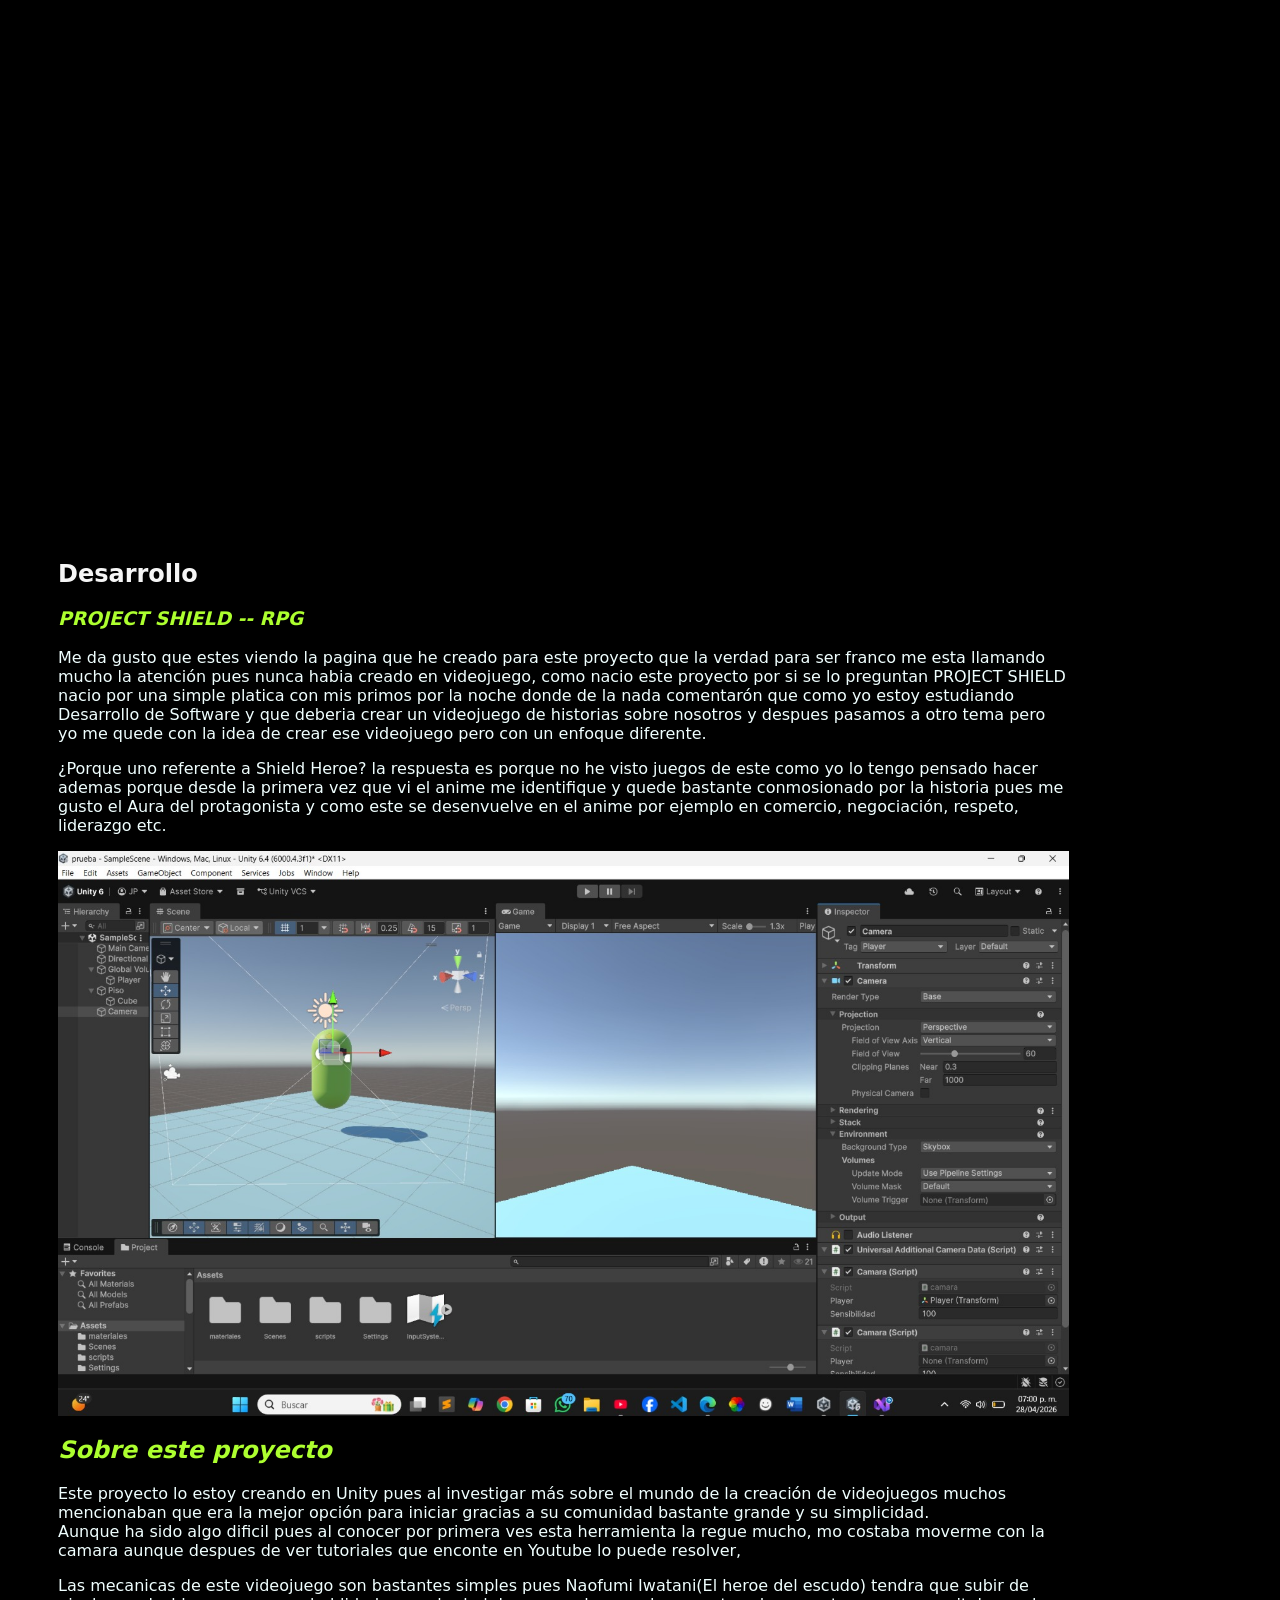
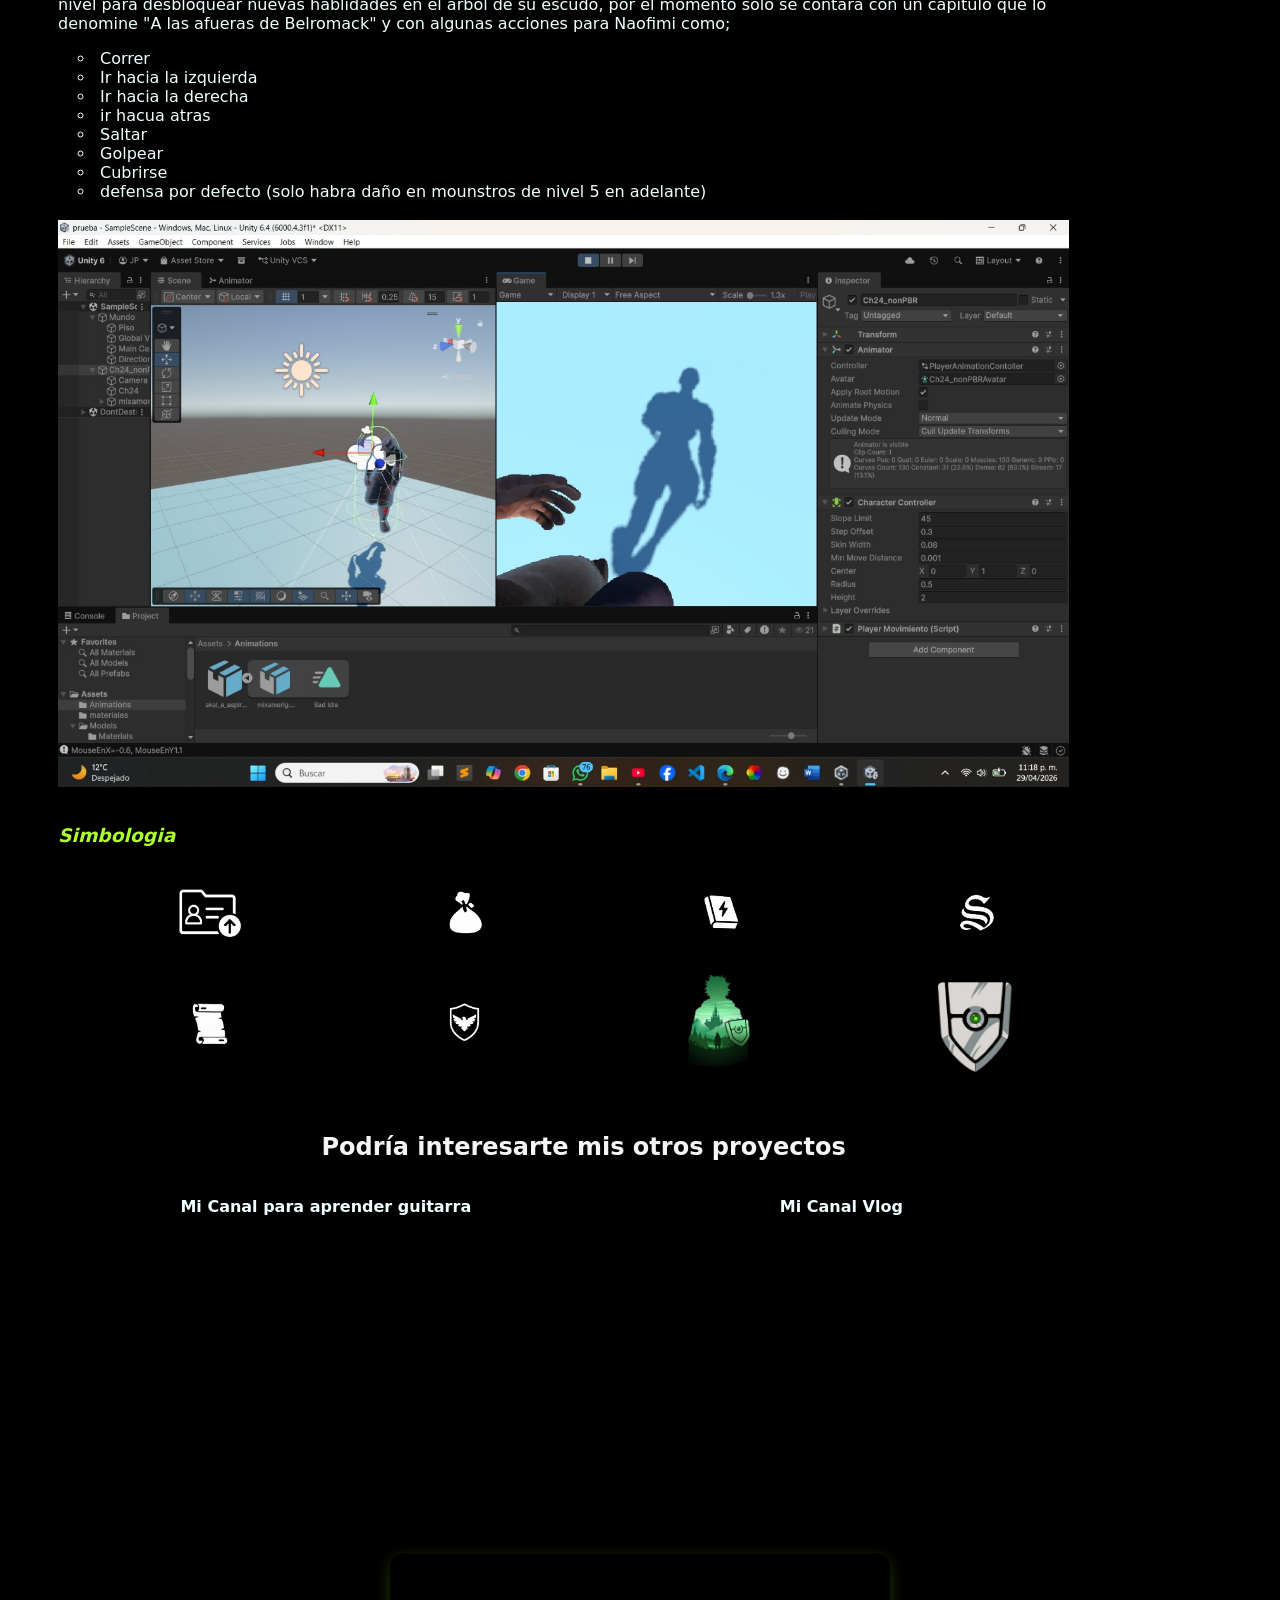
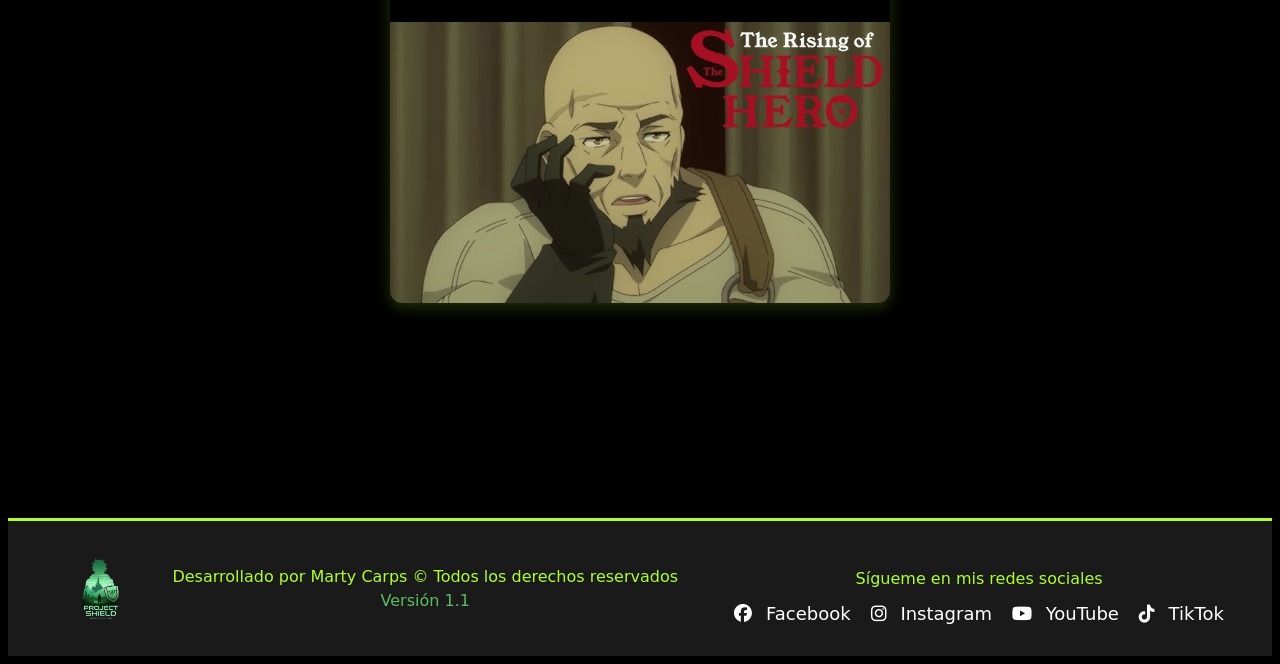
==== commit 488995fb: "responsive footer" ====
--- a/index.html
+++ b/index.html
@@ -191,104 +191,114 @@
     </div>
 </div>
 
-    <footer style="display: flex; gap: 9%; align-items: center; ">
-          <div class="logo">
-            <img src="./img/akakka.png" alt="">
-            <!--<h2 style="color: greenyellow">PROJECT SHIELD</h2>-->
+<footer class="site-footer">
+    <!-- Sección de Logo -->
+    <div class="logo">
+        <img src="./img/akakka.png" alt="Logo">
+        <!--<h2 class="logo-titulo">PROJECT SHIELD</h2>-->
+    </div>
+
+    <!-- Sección de Texto / Copyright -->
+    <div class="text-footer">
+        <p class="copyright">Desarrollado por Marty Carps ©️ Todos los derechos reservados</p>
+        <p class="version">Versión 1.1</p>
+    </div>
+
+    <!-- Sección de Redes Sociales -->
+    <div class="redes-so">
+        <p class="titulo">Sígueme en mis redes sociales</p>
+        <div class="sociales">
+            <ul>
+                <li><i class="fab fa-facebook"></i> Facebook</li>
+                <li><i class="fab fa-instagram"></i> Instagram</li>
+                <li><i class="fab fa-youtube"></i> YouTube</li>
+                <li><i class="fab fa-tiktok"></i> TikTok</li>
+            </ul>
         </div>
-        <!--<div style="display: flex;  translate: 50%;">
-            <ul style="gap: 20px;">
-                <li>
-                    <h4>Terminos</h4>
-                    <p style="width: 20px;">Lorem ipsum rggeeth</p>
-                </li>
-                <li>
-                    <h4>Comunidad</h4>
-                    <p style="width: 20px;">Lorem ipsum rggeeth</p>
-                </li>
-                <li>
-                    <h4>About</h4>
-                    <p style="width: 20px;">Lorem ipsum rggeeth</p>
-                </li>
-                <li>
-                    <h4>Privacidad</h4>
-                    <p style="width: 20px;">Lorem ipsum rggeeth</p>
-                </li>
-            </ul>
-
-        </div>-->
-        <div class="text-footer">
-            <p style="color: greenyellow;">Desarrollado por Marty Carps ©️ Todos los derechos reservados</p>
-            <p style="color: rgb(92, 189, 96);">Versión 1.1</p>
-        </div>
-<div class="redes-so">
-    <p class="titulo">Sígueme en mis redes sociales</p>
-
-    <div class="sociales">
-        <ul>
-            <li>
-                <i class="fab fa-facebook"></i> Facebook
-            </li>
-            <li>
-                <i class="fab fa-instagram"></i> Instagram
-            </li>
-            <li>
-                <i class="fab fa-youtube"></i> YouTube
-            </li>
-            <li>
-                <i class="fab fa-tiktok"></i> TikTok
-            </li>
-        </ul>
-    </div>
-</div>
+    </div>
+</footer>
 
 <style>
+/* =========================================
+   ESTILOS BASE (Pantallas grandes / Desktop)
+   ========================================= */
+.site-footer {
+    display: flex;
+    justify-content: space-around; /* Distribuye el espacio de forma uniforme */
+    align-items: center;
+    flex-wrap: wrap; /* Permite que los elementos pasen a la siguiente línea si no caben */
+    padding: 30px 20px;
+    background-color: #1a1a1a; /* Fondo oscuro opcional para resaltar tus colores vivos */
+}
+
+/* Textos centrales */
+.text-footer {
+    text-align: center;
+}
+
+.copyright {
+    color: greenyellow;
+    margin-bottom: 5px;
+}
+
+.version {
+    color: rgb(92, 189, 96);
+    margin-top: 0;
+}
+
+/* Sección de Redes Sociales */
 .redes-so {
     display: flex;
     flex-direction: column;
     align-items: center;
-    margin-top: -1.5%;
 }
 
 .titulo {
     color: greenyellow;
+    margin-bottom: 15px;
 }
 
 .sociales ul {
     list-style: none;
     padding: 0;
-    gap: 10px;
+    margin: 0;
+    display: flex;
+    gap: 20px; /* Muestra las redes en fila (horizontal) en escritorio */
 }
 
 .sociales li {
-    margin: 10px 0;
     font-size: 18px;
     cursor: pointer;
-    transition: 0.3s;
+    transition: color 0.3s ease;
+    color: #ffffff; /* Color base (blanco) para que se vea bien antes del hover */
+}
+
+.sociales i {
+    margin-right: 8px;
 }
 
 /* Hover por red social */
-.sociales li:nth-child(1):hover {
-    color: #1877f2; /* Facebook */
-}
-
-.sociales li:nth-child(2):hover {
-    color: #e1306c; /* Instagram */
-}
-
-.sociales li:nth-child(3):hover {
-    color: #ff0000; /* YouTube */
-}
-
-.sociales li:nth-child(4):hover {
-    color:green; /* TikTok */
-}
-
-.sociales i {
-    margin-right: 10px;
+.sociales li:nth-child(1):hover { color: #1877f2; } /* Facebook */
+.sociales li:nth-child(2):hover { color: #e1306c; } /* Instagram */
+.sociales li:nth-child(3):hover { color: #ff0000; } /* YouTube */
+.sociales li:nth-child(4):hover { color: #00f2fe; } /* TikTok (Ajustado para mejor contraste) */
+
+/* =========================================
+   MEDIA QUERIES (Pantallas móviles y tablets)
+   ========================================= */
+@media screen and (max-width: 768px) {
+    .site-footer {
+        flex-direction: column; /* Apila los 3 bloques principales verticalmente */
+        gap: 40px; /* Da un respiro entre el logo, el texto y las redes */
+    }
+
+    .sociales ul {
+        flex-direction: column; /* Apila las redes sociales en lista hacia abajo en celular */
+        align-items: center;
+        gap: 15px;
+    }
 }
 </style>
-    </footer>
 
 
 
